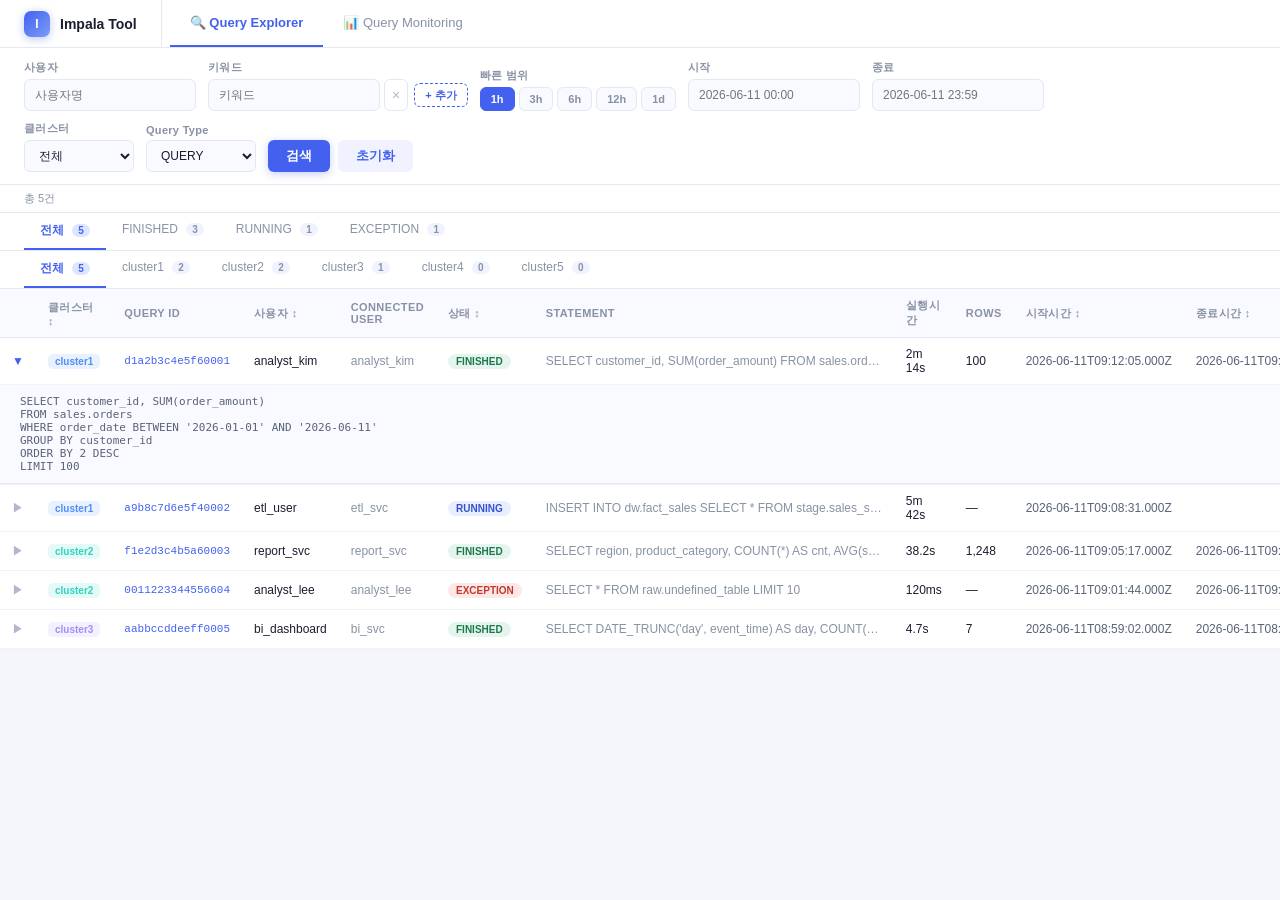
==== sample.html @ 98a9be3a "feat: UX 개선 — 프로파일 아이콘, 사이드바 레이블·표시명, 클러스터 비활성화 지원 - Explorer: 프로파일 다운로드 컬럼 헤더 추가, 버튼 텍스트 → ⬇ 아이콘 - " ====
<!DOCTYPE html>
<html lang="ko">
<head>
<meta charset="UTF-8">
<meta name="viewport" content="width=device-width, initial-scale=1.0">
<title>Impala Tool — Sample</title>
<style>
/* ── base.css ── */
* { box-sizing: border-box; margin: 0; padding: 0; }
body {
  font-family: -apple-system, 'Segoe UI', sans-serif;
  background: #f4f6fb; color: #1a1d2e; font-size: 13px;
  display: flex; flex-direction: column; height: 100vh; overflow: hidden;
}
#app-header {
  background: #fff; border-bottom: 1px solid #e5e9f2;
  padding: 0 24px; display: flex; align-items: stretch; height: 48px;
  box-shadow: 0 1px 4px rgba(60,80,150,.06); flex-shrink: 0;
}
.brand {
  display: flex; align-items: center; gap: 10px;
  padding-right: 24px; border-right: 1px solid #e5e9f2; margin-right: 8px;
}
.brand .logo {
  width: 26px; height: 26px;
  background: linear-gradient(135deg,#4361ee,#7b9ef7);
  border-radius: 7px; display: flex; align-items: center; justify-content: center;
  font-size: 12px; font-weight: 900; color: #fff;
  box-shadow: 0 2px 8px rgba(67,97,238,.35);
}
.brand span { font-size: 14px; font-weight: 700; color: #1a1d2e; }
.app-tab {
  display: flex; align-items: center; gap: 8px;
  padding: 0 20px; height: 100%; cursor: pointer; color: #8892a4;
  font-size: 13px; font-weight: 500; border-bottom: 2px solid transparent;
  transition: color .15s; user-select: none;
}
.app-tab:hover { color: #4361ee; }
.app-tab.active { color: #4361ee; border-bottom-color: #4361ee; font-weight: 600; }
.tab-content { display: none; flex: 1; overflow: hidden; flex-direction: column; }
.tab-content.active { display: flex; }
.btn { padding: 6px 18px; border: none; border-radius: 6px; cursor: pointer; font-size: 13px; font-weight: 600; height: 32px; transition: all .15s; }
.btn-primary { background: #4361ee; color: #fff; box-shadow: 0 2px 8px rgba(67,97,238,.3); }
.btn-primary:hover { background: #3451d1; }
.btn-secondary { background: #f0f3ff; color: #4361ee; }
.btn-secondary:hover { background: #e0e6ff; }
.btn:disabled { opacity: .5; cursor: not-allowed; }
.badge { display: inline-block; padding: 2px 8px; border-radius: 20px; font-size: 10px; font-weight: 700; }
.badge-finished  { background: #e6f4ef; color: #1a7a4a; }
.badge-running   { background: #e8eeff; color: #3451d1; }
.badge-exception { background: #fde8e8; color: #c0392b; }
.badge-queued    { background: #fff3e0; color: #e67e22; }
.tab-bar {
  background: #fff; border-bottom: 1px solid #e5e9f2;
  padding: 0 24px; display: flex; overflow-x: auto; flex-shrink: 0;
}
.stab {
  padding: 9px 16px; cursor: pointer; color: #8892a4; font-size: 12px; font-weight: 500;
  border-bottom: 2px solid transparent; white-space: nowrap; transition: color .15s;
}
.stab:hover { color: #4361ee; }
.stab.active { color: #4361ee; border-bottom-color: #4361ee; font-weight: 600; }
.stab .cnt {
  margin-left: 5px; background: #f0f3ff; color: #8892a4;
  font-size: 10px; padding: 1px 6px; border-radius: 10px; font-weight: 600;
}
.stab.active .cnt { background: #dde6ff; color: #4361ee; }
.tbl-wrap { overflow: auto; flex: 1; }
table { width: 100%; border-collapse: collapse; }
thead { position: sticky; top: 0; background: #f8faff; z-index: 1; }
th {
  padding: 9px 12px; text-align: left; font-size: 11px; color: #8892a4;
  text-transform: uppercase; letter-spacing: .4px; font-weight: 700;
  border-bottom: 1.5px solid #e5e9f2;
}
td { padding: 9px 12px; border-bottom: 1px solid #f0f3f9; font-size: 12px; vertical-align: middle; background: #fff; }
tr:hover td { background: #f8faff; }
.mono { font-family: 'Courier New', monospace; font-size: 11px; color: #4361ee; }
.stmt-cell { max-width: 360px; white-space: nowrap; overflow: hidden; text-overflow: ellipsis; color: #8892a4; }
.sortable { cursor: pointer; }
.sortable:hover { color: #4361ee; }

/* ── explorer.css ── */
.filters {
  background: #fff; border-bottom: 1px solid #e5e9f2;
  padding: 12px 24px; display: flex; flex-direction: column; gap: 10px;
  flex-shrink: 0; box-shadow: 0 1px 3px rgba(60,80,150,.04);
}
.filter-row { display: flex; flex-wrap: wrap; gap: 12px; align-items: flex-end; }
.fg { display: flex; flex-direction: column; gap: 4px; }
.fg label { font-size: 11px; color: #8892a4; font-weight: 600; letter-spacing: .3px; }
.fg input, .fg select {
  background: #f8faff; border: 1.5px solid #e2e8f4; color: #1a1d2e;
  padding: 6px 10px; border-radius: 6px; font-size: 12px; height: 32px; transition: border-color .15s;
}
.fg input:focus, .fg select:focus { outline: none; border-color: #4361ee; background: #fff; box-shadow: 0 0 0 3px rgba(67,97,238,.1); }
.fg input { min-width: 150px; }
.fg select { min-width: 110px; }
.presets { display: flex; gap: 4px; }
.preset-btn {
  padding: 5px 10px; border: 1.5px solid #e2e8f4; border-radius: 6px;
  background: #f8faff; color: #8892a4; font-size: 11px; cursor: pointer; font-weight: 600; transition: all .15s;
}
.preset-btn:hover { border-color: #4361ee; color: #4361ee; background: #f0f3ff; }
.preset-btn.active { background: #4361ee; color: #fff; border-color: #4361ee; }
.cond-area { display: flex; flex-wrap: wrap; gap: 6px; align-items: center; }
.cond-row { display: flex; gap: 4px; align-items: center; }
.cond-val {
  background: #f8faff; border: 1.5px solid #e2e8f4; color: #1a1d2e;
  padding: 6px 10px; border-radius: 6px; font-size: 12px; height: 32px;
}
.cond-val:focus { outline: none; border-color: #4361ee; }
.btn-add-cond {
  background: none; border: 1.5px dashed #4361ee; color: #4361ee;
  cursor: pointer; font-size: 11px; padding: 1px 10px; border-radius: 6px; height: 24px; font-weight: 600;
}
.btn-add-cond:hover { background: #f0f3ff; }
.cond-remove {
  background: none; border: 1.5px solid #e2e8f4; color: #b0b8cc;
  cursor: pointer; font-size: 14px; padding: 0 7px; border-radius: 6px; height: 32px;
}
.cond-remove:hover { color: #c0392b; border-color: #fca5a5; }
#qe-progress {
  padding: 8px 24px; background: #fffbeb; border-bottom: 1px solid #fde68a;
  color: #92400e; font-size: 12px; display: none;
}
#qe-progress.show { display: block; }
.progress-bar-outer { background: #fde68a; border-radius: 4px; height: 4px; margin-top: 4px; }
.progress-bar-inner { background: #f59e0b; height: 100%; border-radius: 4px; transition: width .3s; }
#qe-summary {
  padding: 6px 24px; background: #fff; border-bottom: 1px solid #e5e9f2;
  font-size: 11px; color: #8892a4; display: flex; align-items: center; gap: 16px;
}
.btn-dl-profile {
  background: none; border: 1.5px solid #e2e8f4; color: #8892a4;
  cursor: pointer; font-size: 14px; padding: 2px 7px; border-radius: 4px;
  line-height: 1; transition: all .15s;
}
.btn-dl-profile:hover { border-color: #4361ee; color: #4361ee; background: #f0f3ff; }
.expand-btn { cursor: pointer; color: #b0b8cc; user-select: none; }
tr.expanded .expand-btn { color: #4361ee; }
.expand-row td { padding: 0; }
.expand-content {
  padding: 10px 20px; background: #f8faff; border-bottom: 1px solid #e5e9f2;
  font-family: monospace; font-size: 11px; white-space: pre-wrap; word-break: break-all;
  color: #5a6278;
}
.ok-block  { background: #e6f4ef; color: #1a7a4a; padding: 2px 8px; border-radius: 4px; font-size: 10px; font-weight: 600; }
.err-block { background: #fde8e8; color: #c0392b; padding: 2px 8px; border-radius: 4px; font-size: 10px; font-weight: 600; }

/* ── monitor.css ── */
#qm-wrap { display: flex; flex: 1; overflow: hidden; }
#qm-sidebar {
  width: 210px; flex-shrink: 0; background: #fff;
  border-right: 1px solid #e5e9f2; display: flex; flex-direction: column;
  overflow-y: auto; box-shadow: 1px 0 4px rgba(60,80,150,.04);
}
.sb-group-title {
  padding: 12px 16px 6px; font-size: 10px; color: #b0b8cc;
  text-transform: uppercase; letter-spacing: .8px; font-weight: 700;
}
.cluster-hdr {
  padding: 6px 16px; font-size: 12px; color: #5a6278; cursor: pointer;
  display: flex; align-items: center; gap: 8px; user-select: none; font-weight: 500;
  transition: background .1s;
}
.cluster-hdr:hover { background: #f8faff; }
.cluster-dot { width: 8px; height: 8px; border-radius: 50%; flex-shrink: 0; }
.cluster-hdr .chev { margin-left: auto; font-size: 10px; color: #b0b8cc; }
.coord-item {
  padding: 5px 16px 5px 30px; font-size: 11px; color: #8892a4; cursor: pointer;
  border-left: 2px solid transparent; white-space: nowrap; overflow: hidden; text-overflow: ellipsis;
  transition: all .1s;
}
.coord-item:hover { background: #f8faff; color: #4361ee; }
.coord-item.active { background: #f0f4ff; font-weight: 600; }
#qm-infobar {
  background: #fff; border-bottom: 1px solid #e5e9f2;
  padding: 14px 24px; display: flex; align-items: center; gap: 24px; flex-shrink: 0;
  border-left: 4px solid #4361ee; box-shadow: 0 1px 4px rgba(60,80,150,.06);
}
#qm-coord-name { font-size: 15px; font-weight: 700; color: #1a1d2e; min-width: 200px; }
.ib-stat { display: flex; flex-direction: column; gap: 2px; }
.ib-stat .val { font-size: 22px; font-weight: 800; line-height: 1; }
.ib-stat .lbl { font-size: 10px; color: #b0b8cc; text-transform: uppercase; letter-spacing: .5px; font-weight: 600; }
.ib-divider { width: 1px; height: 36px; background: #e5e9f2; }
#qm-infobar .spacer { flex: 1; }
.btn-refresh {
  padding: 7px 16px; border: 1.5px solid #e2e8f4; border-radius: 7px;
  background: #f8faff; color: #5a6278; font-size: 12px; cursor: pointer; font-weight: 600; transition: all .15s;
}
.btn-refresh:hover { border-color: #4361ee; color: #4361ee; background: #f0f3ff; }
.btn-cancel-rows {
  padding: 7px 16px; border: 1.5px solid #fca5a5; border-radius: 7px;
  background: #fef2f2; color: #dc2626; font-size: 12px; cursor: pointer; font-weight: 600; transition: all .15s;
}
.btn-cancel-rows:hover { background: #fee2e2; border-color: #f87171; }
.btn-cancel-rows:disabled { opacity: .4; cursor: not-allowed; }
#qm-sections {
  flex: 1; overflow-y: auto; padding: 16px 20px;
  display: flex; flex-direction: column; gap: 12px; background: #f4f6fb;
}
.qm-section {
  background: #fff; border: 1px solid #e5e9f2; border-radius: 10px; overflow: hidden;
  box-shadow: 0 1px 4px rgba(60,80,150,.05);
}
.qm-sec-hdr {
  padding: 10px 16px; display: flex; align-items: center; gap: 10px;
  cursor: pointer; user-select: none; border-bottom: 1px solid #f0f3f9; transition: background .1s;
}
.qm-sec-hdr:hover { background: #f8faff; }
.qm-sec-title { font-size: 13px; font-weight: 700; color: #1a1d2e; }
.sec-cnt {
  background: #f0f3f9; color: #8892a4; font-size: 11px;
  padding: 2px 8px; border-radius: 12px; font-weight: 700;
}
.sec-cnt.blue   { background: #e0e8ff; color: #3451d1; }
.sec-cnt.amber  { background: #fff3e0; color: #e67e22; }
.sec-cnt.green  { background: #e8f6ef; color: #27ae60; }
.qm-sec-hdr .chev { margin-left: auto; color: #b0b8cc; font-size: 12px; transition: transform .2s; }
.qm-sec-body.collapsed { display: none; }
.qm-tbl-wrap { overflow-x: auto; }
.qm-tbl { width: 100%; border-collapse: collapse; }
.qm-tbl th {
  padding: 8px 12px; text-align: left; font-size: 10px; color: #b0b8cc;
  text-transform: uppercase; letter-spacing: .4px; font-weight: 700;
  border-bottom: 1px solid #f0f3f9; background: #fafbfe;
}
.qm-tbl td { padding: 8px 12px; border-bottom: 1px solid #f4f6fb; font-size: 12px; vertical-align: middle; }
.qm-tbl tr:hover td { background: #f8faff; }
.qm-tbl tr:last-child td { border-bottom: none; }
.prog-wrap { background: #e5e9f2; border-radius: 4px; height: 5px; width: 64px; display: inline-block; vertical-align: middle; margin-right: 6px; }
.prog-fill { height: 100%; background: linear-gradient(90deg,#4361ee,#7b9ef7); border-radius: 4px; }
.btn-cancel {
  background: none; border: 1.5px solid #fca5a5; color: #dc2626;
  font-size: 10px; padding: 3px 9px; border-radius: 5px; cursor: pointer; font-weight: 600; transition: all .15s;
}
.btn-cancel:hover { background: #fef2f2; }
.btn-cancel:disabled { opacity: .5; cursor: not-allowed; }
.badge-sm { padding: 2px 8px; border-radius: 12px; font-size: 10px; font-weight: 700; }
.badge-running-sm   { background: #e8eeff; color: #3451d1; }
.badge-finished-sm  { background: #e6f4ef; color: #1a7a4a; }
.badge-exception-sm { background: #fde8e8; color: #c0392b; }
.badge-waiting-sm   { background: #fff3e0; color: #e67e22; }
#toast {
  position: fixed; bottom: 24px; right: 24px;
  background: #fff; border: 1.5px solid #86efac; color: #15803d;
  padding: 11px 20px; border-radius: 9px; font-size: 12px; font-weight: 600;
  box-shadow: 0 8px 24px rgba(60,80,150,.15); display: none; z-index: 9999;
}
#toast.show { display: block; }
#toast.err { border-color: #fca5a5; color: #dc2626; }
</style>
</head>
<body>

<!-- ── 앱 헤더 ── -->
<div id="app-header">
  <div class="brand">
    <div class="logo">I</div>
    <span>Impala Tool</span>
  </div>
  <div class="app-tab active" id="tab-explorer" onclick="switchTab('explorer')">
    🔍 Query Explorer
  </div>
  <div class="app-tab" id="tab-monitor" onclick="switchTab('monitor')">
    📊 Query Monitoring
  </div>
</div>

<!-- ══════════════════════════════════════
     Query Explorer 탭
══════════════════════════════════════ -->
<div class="tab-content active" id="content-explorer">

  <div class="filters">
    <div class="filter-row">
      <div class="fg">
        <label>사용자</label>
        <input type="text" id="qe-user" placeholder="사용자명" style="min-width:140px">
      </div>
      <div class="fg">
        <label>키워드</label>
        <div style="display:flex;flex-wrap:wrap;gap:6px;align-items:center">
          <div class="cond-area" id="qe-conds">
            <div class="cond-row">
              <input class="cond-val" type="text" placeholder="키워드" style="min-width:140px">
              <button class="cond-remove" onclick="this.closest('.cond-row').remove()" title="제거">×</button>
            </div>
          </div>
          <button class="btn-add-cond" id="qe-add-cond">+ 추가</button>
        </div>
      </div>
      <div class="fg">
        <label>빠른 범위</label>
        <div class="presets" id="qe-presets">
          <button class="preset-btn active" data-h="1">1h</button>
          <button class="preset-btn" data-h="3">3h</button>
          <button class="preset-btn" data-h="6">6h</button>
          <button class="preset-btn" data-h="12">12h</button>
          <button class="preset-btn" data-h="24">1d</button>
        </div>
      </div>
      <div class="fg">
        <label>시작</label>
        <input type="text" id="qe-from" placeholder="2026-06-11 00:00" style="min-width:172px">
      </div>
      <div class="fg">
        <label>종료</label>
        <input type="text" id="qe-to" placeholder="2026-06-11 23:59" style="min-width:172px">
      </div>
    </div>
    <div class="filter-row">
      <div class="fg">
        <label>클러스터</label>
        <select id="qe-cluster-select">
          <option value="">전체</option>
          <option value="cluster1">cluster1</option>
          <option value="cluster2">cluster2</option>
          <option value="cluster3">cluster3</option>
          <option value="cluster4">cluster4</option>
          <option value="cluster5">cluster5</option>
        </select>
      </div>
      <div class="fg">
        <label>Query Type</label>
        <select id="qe-qtype">
          <option value="">전체</option>
          <option value="QUERY" selected>QUERY</option>
          <option value="DDL">DDL</option>
          <option value="SET">SET</option>
          <option value="N/A">N/A</option>
        </select>
      </div>
      <div style="display:flex;align-items:flex-end;gap:8px">
        <button class="btn btn-primary" id="qe-search-btn">검색</button>
        <button class="btn btn-secondary" id="qe-reset-btn">초기화</button>
        <button class="btn btn-secondary" id="qe-stop-btn" style="display:none;background:#fde8e8;color:#c0392b">중지</button>
      </div>
    </div>
  </div>

  <div id="qe-progress">
    <span id="qe-progress-text">검색 중…</span>
    <div class="progress-bar-outer"><div class="progress-bar-inner" id="qe-progress-bar" style="width:0%"></div></div>
  </div>

  <div id="qe-summary">
    <span id="qe-summary-text">총 5건</span>
  </div>

  <!-- 상태 탭 -->
  <div class="tab-bar" id="qe-state-tabs">
    <div class="stab active" data-state="" onclick="qeSelectState(this)">전체 <span class="cnt" id="cnt-all">5</span></div>
    <div class="stab" data-state="FINISHED" onclick="qeSelectState(this)">FINISHED <span class="cnt" id="cnt-finished">3</span></div>
    <div class="stab" data-state="RUNNING" onclick="qeSelectState(this)">RUNNING <span class="cnt" id="cnt-running">1</span></div>
    <div class="stab" data-state="EXCEPTION" onclick="qeSelectState(this)">EXCEPTION <span class="cnt" id="cnt-exception">1</span></div>
    <div style="flex:1"></div>
  </div>

  <!-- 클러스터 탭 -->
  <div class="tab-bar" id="qe-cluster-tabs">
    <div class="stab active" data-cluster="" onclick="qeSelectCluster(this)">전체 <span class="cnt">5</span></div>
    <div class="stab" data-cluster="cluster1" onclick="qeSelectCluster(this)">cluster1 <span class="cnt">2</span></div>
    <div class="stab" data-cluster="cluster2" onclick="qeSelectCluster(this)">cluster2 <span class="cnt">2</span></div>
    <div class="stab" data-cluster="cluster3" onclick="qeSelectCluster(this)">cluster3 <span class="cnt">1</span></div>
    <div class="stab" data-cluster="cluster4" onclick="qeSelectCluster(this)">cluster4 <span class="cnt">0</span></div>
    <div class="stab" data-cluster="cluster5" onclick="qeSelectCluster(this)">cluster5 <span class="cnt">0</span></div>
  </div>

  <div class="tbl-wrap">
    <table id="qe-table">
      <thead>
        <tr>
          <th style="width:28px"></th>
          <th class="sortable" data-col="_cluster">클러스터 ↕</th>
          <th>Query ID</th>
          <th class="sortable" data-col="user">사용자 ↕</th>
          <th>Connected User</th>
          <th class="sortable" data-col="queryState">상태 ↕</th>
          <th>Statement</th>
          <th>실행시간</th>
          <th>Rows</th>
          <th class="sortable" data-col="startTime">시작시간 ↕</th>
          <th class="sortable" data-col="endTime">종료시간 ↕</th>
          <th>queryStatus</th>
          <th>프로파일</th>
        </tr>
      </thead>
      <tbody id="qe-tbody">
        <!-- Row 1: expanded -->
        <tr class="expanded">
          <td class="expand-btn" onclick="qeToggleRow('q001')">▼</td>
          <td><span style="background:rgba(79,142,247,0.12);color:#4f8ef7;padding:2px 7px;border-radius:5px;font-size:10px;font-weight:700">cluster1</span></td>
          <td class="mono">d1a2b3c4e5f60001</td>
          <td style="font-weight:500">analyst_kim</td>
          <td style="color:#8892a4">analyst_kim</td>
          <td><span class="badge badge-finished">FINISHED</span></td>
          <td class="stmt-cell" title="SELECT customer_id, SUM(order_amount) FROM sales.orders WHERE order_date BETWEEN '2026-01-01' AND '2026-06-11' GROUP BY customer_id ORDER BY 2 DESC LIMIT 100">SELECT customer_id, SUM(order_amount) FROM sales.orders WHERE order_date BETWEEN '2026-01-01' AND '2026-06-11' GROUP BY customer_id ORDER BY 2 DESC LIMIT 100</td>
          <td>2m 14s</td>
          <td>100</td>
          <td style="white-space:nowrap;color:#5a6278">2026-06-11T09:12:05.000Z</td>
          <td style="white-space:nowrap;color:#5a6278">2026-06-11T09:14:19.000Z</td>
          <td><span class="ok-block">OK</span></td>
          <td><button class="btn-dl-profile" title="프로파일 다운로드">⬇</button></td>
        </tr>
        <tr class="expand-row">
          <td colspan="13"><div class="expand-content">SELECT customer_id, SUM(order_amount)
FROM sales.orders
WHERE order_date BETWEEN '2026-01-01' AND '2026-06-11'
GROUP BY customer_id
ORDER BY 2 DESC
LIMIT 100</div></td>
        </tr>

        <!-- Row 2 -->
        <tr>
          <td class="expand-btn" onclick="qeToggleRow('q002')">▶</td>
          <td><span style="background:rgba(79,142,247,0.12);color:#4f8ef7;padding:2px 7px;border-radius:5px;font-size:10px;font-weight:700">cluster1</span></td>
          <td class="mono">a9b8c7d6e5f40002</td>
          <td style="font-weight:500">etl_user</td>
          <td style="color:#8892a4">etl_svc</td>
          <td><span class="badge badge-running">RUNNING</span></td>
          <td class="stmt-cell" title="INSERT INTO dw.fact_sales SELECT * FROM stage.sales_staging WHERE batch_id = 20260611">INSERT INTO dw.fact_sales SELECT * FROM stage.sales_staging WHERE batch_id = 20260611</td>
          <td>5m 42s</td>
          <td>—</td>
          <td style="white-space:nowrap;color:#5a6278">2026-06-11T09:08:31.000Z</td>
          <td style="white-space:nowrap;color:#5a6278"></td>
          <td><span class="ok-block">OK</span></td>
          <td><button class="btn-dl-profile" title="프로파일 다운로드">⬇</button></td>
        </tr>

        <!-- Row 3 -->
        <tr>
          <td class="expand-btn" onclick="qeToggleRow('q003')">▶</td>
          <td><span style="background:rgba(45,212,191,0.12);color:#2dd4bf;padding:2px 7px;border-radius:5px;font-size:10px;font-weight:700">cluster2</span></td>
          <td class="mono">f1e2d3c4b5a60003</td>
          <td style="font-weight:500">report_svc</td>
          <td style="color:#8892a4">report_svc</td>
          <td><span class="badge badge-finished">FINISHED</span></td>
          <td class="stmt-cell" title="SELECT region, product_category, COUNT(*) AS cnt, AVG(sale_price) FROM mart.sales_summary GROUP BY 1,2">SELECT region, product_category, COUNT(*) AS cnt, AVG(sale_price) FROM mart.sales_summary GROUP BY 1,2</td>
          <td>38.2s</td>
          <td>1,248</td>
          <td style="white-space:nowrap;color:#5a6278">2026-06-11T09:05:17.000Z</td>
          <td style="white-space:nowrap;color:#5a6278">2026-06-11T09:05:55.000Z</td>
          <td><span class="ok-block">OK</span></td>
          <td><button class="btn-dl-profile" title="프로파일 다운로드">⬇</button></td>
        </tr>

        <!-- Row 4: EXCEPTION -->
        <tr>
          <td class="expand-btn" onclick="qeToggleRow('q004')">▶</td>
          <td><span style="background:rgba(45,212,191,0.12);color:#2dd4bf;padding:2px 7px;border-radius:5px;font-size:10px;font-weight:700">cluster2</span></td>
          <td class="mono">0011223344556604</td>
          <td style="font-weight:500">analyst_lee</td>
          <td style="color:#8892a4">analyst_lee</td>
          <td><span class="badge badge-exception">EXCEPTION</span></td>
          <td class="stmt-cell" title="SELECT * FROM raw.undefined_table LIMIT 10">SELECT * FROM raw.undefined_table LIMIT 10</td>
          <td>120ms</td>
          <td>—</td>
          <td style="white-space:nowrap;color:#5a6278">2026-06-11T09:01:44.000Z</td>
          <td style="white-space:nowrap;color:#5a6278">2026-06-11T09:01:44.000Z</td>
          <td><span class="err-block">TableNotFound</span></td>
          <td><button class="btn-dl-profile" title="프로파일 다운로드">⬇</button></td>
        </tr>

        <!-- Row 5 -->
        <tr>
          <td class="expand-btn" onclick="qeToggleRow('q005')">▶</td>
          <td><span style="background:rgba(167,139,250,0.12);color:#a78bfa;padding:2px 7px;border-radius:5px;font-size:10px;font-weight:700">cluster3</span></td>
          <td class="mono">aabbccddeeff0005</td>
          <td style="font-weight:500">bi_dashboard</td>
          <td style="color:#8892a4">bi_svc</td>
          <td><span class="badge badge-finished">FINISHED</span></td>
          <td class="stmt-cell" title="SELECT DATE_TRUNC('day', event_time) AS day, COUNT(*) FROM events.user_events WHERE event_time >= now() - interval 7 days GROUP BY 1 ORDER BY 1">SELECT DATE_TRUNC('day', event_time) AS day, COUNT(*) FROM events.user_events WHERE event_time >= now() - interval 7 days GROUP BY 1 ORDER BY 1</td>
          <td>4.7s</td>
          <td>7</td>
          <td style="white-space:nowrap;color:#5a6278">2026-06-11T08:59:02.000Z</td>
          <td style="white-space:nowrap;color:#5a6278">2026-06-11T08:59:07.000Z</td>
          <td><span class="ok-block">OK</span></td>
          <td><button class="btn-dl-profile" title="프로파일 다운로드">⬇</button></td>
        </tr>
      </tbody>
    </table>
  </div>

</div><!-- /content-explorer -->

<!-- ══════════════════════════════════════
     Query Monitoring 탭
══════════════════════════════════════ -->
<div class="tab-content" id="content-monitor">
  <div id="qm-wrap">

    <!-- 사이드바 -->
    <div id="qm-sidebar">
      <div class="sb-group-title">운영 코디네이터</div>
      <div id="sb-ops">
        <div class="cluster-hdr">
          <span class="cluster-dot" style="background:#4f8ef7"></span>
          cluster1
          <span class="chev">▾</span>
        </div>
        <div class="coord-item active">ops-coord1</div>
        <div class="coord-item">ops-coord2</div>
        <div class="cluster-hdr">
          <span class="cluster-dot" style="background:#2dd4bf"></span>
          cluster2
          <span class="chev">▾</span>
        </div>
        <div class="coord-item">ops-coord1</div>
        <div class="cluster-hdr">
          <span class="cluster-dot" style="background:#a78bfa"></span>
          cluster3
          <span class="chev">▾</span>
        </div>
        <div class="coord-item">ops-coord1</div>
        <div class="cluster-hdr">
          <span class="cluster-dot" style="background:#fb923c"></span>
          cluster4
          <span class="chev">▾</span>
        </div>
        <div class="coord-item">ops-coord1</div>
        <div class="cluster-hdr">
          <span class="cluster-dot" style="background:#f472b6"></span>
          cluster5
          <span class="chev">▾</span>
        </div>
        <div class="coord-item">ops-coord1</div>
      </div>
      <div class="sb-group-title" style="margin-top:8px">유저 코디네이터</div>
      <div id="sb-user">
        <div class="cluster-hdr">
          <span class="cluster-dot" style="background:#4f8ef7"></span>
          cluster1
          <span class="chev">▾</span>
        </div>
        <div class="coord-item">user-coord1</div>
        <div class="coord-item">user-coord2</div>
        <div class="coord-item">user-coord3</div>
        <div class="cluster-hdr">
          <span class="cluster-dot" style="background:#2dd4bf"></span>
          cluster2
          <span class="chev">▾</span>
        </div>
        <div class="coord-item">user-coord1</div>
        <div class="coord-item">user-coord2</div>
      </div>
    </div>

    <!-- 메인 패널 -->
    <div id="qm-main" style="flex:1;display:flex;flex-direction:column;overflow:hidden;">

      <!-- Info Bar -->
      <div id="qm-infobar">
        <div id="qm-coord-name">ops-coord1</div>
        <div class="ib-divider"></div>
        <div class="ib-stat">
          <div class="val" id="ib-inflight" style="color:#4361ee">3</div>
          <div class="lbl">In Flight</div>
        </div>
        <div class="ib-stat">
          <div class="val" id="ib-waiting" style="color:#e67e22">1</div>
          <div class="lbl">Waiting to Close</div>
        </div>
        <div class="ib-stat">
          <div class="val" id="ib-completed" style="color:#27ae60">12</div>
          <div class="lbl">Last Completed</div>
        </div>
        <div class="spacer"></div>
        <button class="btn-refresh">↻ 새로고침</button>
        <button class="btn-cancel-rows">Rows Available 전체 취소</button>
      </div>

      <!-- 3섹션 -->
      <div id="qm-sections">

        <!-- In Flight -->
        <div class="qm-section">
          <div class="qm-sec-hdr" onclick="toggleSec(this)">
            <span class="qm-sec-title">① Queries In Flight</span>
            <span class="sec-cnt blue">3</span>
            <span class="chev">▾</span>
          </div>
          <div class="qm-sec-body">
            <div class="qm-tbl-wrap">
              <table class="qm-tbl">
                <thead><tr>
                  <th>Query ID</th><th>Cancel</th><th>User</th><th>DB</th><th>Type</th>
                  <th>State</th><th>Progress</th><th>Start</th><th>Duration</th>
                  <th>Rows</th><th>Mem</th><th>Last Event</th><th>Pool</th><th>Statement</th>
                </tr></thead>
                <tbody>
                  <tr>
                    <td class="mono">7f3a1b2c9d0e8f01</td>
                    <td><button class="btn-cancel">취소</button></td>
                    <td>etl_user</td>
                    <td>dw</td>
                    <td>DML</td>
                    <td><span class="badge-sm badge-running-sm">RUNNING</span></td>
                    <td>
                      <span class="prog-wrap"><span class="prog-fill" style="width:72%"></span></span>
                      72%
                    </td>
                    <td style="white-space:nowrap">09:08:31</td>
                    <td>6m 12s</td>
                    <td>—</td>
                    <td>1.2 GB</td>
                    <td>Scanner Threads Waiting</td>
                    <td>root.etl</td>
                    <td class="stmt-cell">INSERT INTO dw.fact_sales SELECT * FROM stage.sales_staging WHERE batch_id = 20260611</td>
                  </tr>
                  <tr>
                    <td class="mono">2e4d6c8b0a2e4d02</td>
                    <td><button class="btn-cancel">취소</button></td>
                    <td>analyst_park</td>
                    <td>mart</td>
                    <td>QUERY</td>
                    <td><span class="badge-sm badge-running-sm">RUNNING</span></td>
                    <td>
                      <span class="prog-wrap"><span class="prog-fill" style="width:38%"></span></span>
                      38%
                    </td>
                    <td style="white-space:nowrap">09:13:05</td>
                    <td>1m 38s</td>
                    <td>—</td>
                    <td>456 MB</td>
                    <td>Waiting for Codegen</td>
                    <td>root.users</td>
                    <td class="stmt-cell">SELECT p.product_name, SUM(s.qty) FROM mart.sales s JOIN mart.products p ON s.product_id = p.id GROUP BY 1</td>
                  </tr>
                  <tr>
                    <td class="mono">9c8b7a6f5e4d3c03</td>
                    <td><button class="btn-cancel">취소</button></td>
                    <td>bi_dashboard</td>
                    <td>events</td>
                    <td>QUERY</td>
                    <td><span class="badge-sm badge-running-sm">RUNNING</span></td>
                    <td>
                      <span class="prog-wrap"><span class="prog-fill" style="width:100%"></span></span>
                      100%
                    </td>
                    <td style="white-space:nowrap">09:14:02</td>
                    <td>41s</td>
                    <td>0</td>
                    <td>88 MB</td>
                    <td>Rows available</td>
                    <td>root.users</td>
                    <td class="stmt-cell">SELECT * FROM events.user_events WHERE event_date = today() LIMIT 50000</td>
                  </tr>
                </tbody>
              </table>
            </div>
          </div>
        </div>

        <!-- Waiting to be Closed -->
        <div class="qm-section">
          <div class="qm-sec-hdr" onclick="toggleSec(this)">
            <span class="qm-sec-title">② Waiting to be Closed</span>
            <span class="sec-cnt amber">1</span>
            <span class="chev">▾</span>
          </div>
          <div class="qm-sec-body">
            <div class="qm-tbl-wrap">
              <table class="qm-tbl">
                <thead><tr>
                  <th>Query ID</th><th>Cancel</th><th>User</th><th>DB</th><th>Type</th>
                  <th>State</th><th>Waiting Time</th><th>Start</th><th>End</th>
                  <th>Duration</th><th>Rows</th><th>Mem</th><th>Statement</th>
                </tr></thead>
                <tbody>
                  <tr>
                    <td class="mono">aabb1122ccdd0401</td>
                    <td><button class="btn-cancel">취소</button></td>
                    <td>analyst_choi</td>
                    <td>raw</td>
                    <td>QUERY</td>
                    <td><span class="badge-sm badge-waiting-sm">WAITING</span></td>
                    <td style="color:#e67e22;font-weight:600">3m 12s</td>
                    <td style="white-space:nowrap">09:09:44</td>
                    <td style="white-space:nowrap">09:10:51</td>
                    <td>1m 7s</td>
                    <td>54,321</td>
                    <td>210 MB</td>
                    <td class="stmt-cell">SELECT * FROM raw.access_log WHERE log_date = '2026-06-10' LIMIT 100000</td>
                  </tr>
                </tbody>
              </table>
            </div>
          </div>
        </div>

        <!-- Last Completed -->
        <div class="qm-section">
          <div class="qm-sec-hdr" onclick="toggleSec(this)">
            <span class="qm-sec-title">③ Last Completed Queries</span>
            <span class="sec-cnt green">12</span>
            <span class="chev">▾</span>
          </div>
          <div class="qm-sec-body">
            <div class="qm-tbl-wrap">
              <table class="qm-tbl">
                <thead><tr>
                  <th>Query ID</th><th>User</th><th>DB</th><th>Type</th><th>State</th>
                  <th>Start</th><th>End</th><th>Duration</th><th>Queued</th>
                  <th>Rows</th><th>Bytes Read</th><th>Mem Peak</th><th>Pool</th><th>Statement</th>
                </tr></thead>
                <tbody>
                  <tr>
                    <td class="mono">d1a2b3c4e5f60001</td>
                    <td>analyst_kim</td>
                    <td>sales</td>
                    <td>QUERY</td>
                    <td><span class="badge-sm badge-finished-sm">FINISHED</span></td>
                    <td style="white-space:nowrap">09:12:05</td>
                    <td style="white-space:nowrap">09:14:19</td>
                    <td>2m 14s</td>
                    <td>0ms</td>
                    <td>100</td>
                    <td>2.3 GB</td>
                    <td>512 MB</td>
                    <td>root.users</td>
                    <td class="stmt-cell">SELECT customer_id, SUM(order_amount) FROM sales.orders GROUP BY 1 ORDER BY 2 DESC LIMIT 100</td>
                  </tr>
                  <tr>
                    <td class="mono">f1e2d3c4b5a60003</td>
                    <td>report_svc</td>
                    <td>mart</td>
                    <td>QUERY</td>
                    <td><span class="badge-sm badge-finished-sm">FINISHED</span></td>
                    <td style="white-space:nowrap">09:05:17</td>
                    <td style="white-space:nowrap">09:05:55</td>
                    <td>38.2s</td>
                    <td>0ms</td>
                    <td>1,248</td>
                    <td>780 MB</td>
                    <td>128 MB</td>
                    <td>root.users</td>
                    <td class="stmt-cell">SELECT region, product_category, COUNT(*), AVG(sale_price) FROM mart.sales_summary GROUP BY 1,2</td>
                  </tr>
                  <tr>
                    <td class="mono">0011223344556604</td>
                    <td>analyst_lee</td>
                    <td>raw</td>
                    <td>QUERY</td>
                    <td><span class="badge-sm badge-exception-sm">EXCEPTION</span></td>
                    <td style="white-space:nowrap">09:01:44</td>
                    <td style="white-space:nowrap">09:01:44</td>
                    <td>120ms</td>
                    <td>—</td>
                    <td>—</td>
                    <td>0 B</td>
                    <td>0 B</td>
                    <td>root.users</td>
                    <td class="stmt-cell">SELECT * FROM raw.undefined_table LIMIT 10</td>
                  </tr>
                </tbody>
              </table>
            </div>
          </div>
        </div>

      </div><!-- /qm-sections -->
    </div>
  </div>
</div><!-- /content-monitor -->

<!-- 토스트 -->
<div id="toast"></div>

<script>
/* ── common.js ── */
const $ = (id) => document.getElementById(id);

function switchTab(id) {
  document.querySelectorAll('.app-tab').forEach(t => t.classList.remove('active'));
  document.querySelectorAll('.tab-content').forEach(c => c.classList.remove('active'));
  $('tab-' + id).classList.add('active');
  $('content-' + id).classList.add('active');
}

let _toastTimer = null;
function showToast(msg, isErr = false) {
  const t = $('toast');
  t.textContent = msg;
  t.className = 'show' + (isErr ? ' err' : '');
  clearTimeout(_toastTimer);
  _toastTimer = setTimeout(() => { t.className = ''; }, 3500);
}

function esc(s) {
  return String(s ?? '')
    .replace(/&/g, '&amp;')
    .replace(/</g, '&lt;')
    .replace(/>/g, '&gt;')
    .replace(/"/g, '&quot;');
}

const _CLUSTER_COLOR = new Map([
  ['cluster1', '#4f8ef7'],
  ['cluster2', '#2dd4bf'],
  ['cluster3', '#a78bfa'],
  ['cluster4', '#fb923c'],
  ['cluster5', '#f472b6'],
]);

function _hexToRgba(hex, alpha) {
  const [r, g, b] = hex.replace('#', '').match(/../g).map(h => parseInt(h, 16));
  return `rgba(${r},${g},${b},${alpha})`;
}
function _clFg(id)  { return _CLUSTER_COLOR.get(id) || '#4361ee'; }
function _clBg(id)  { return _hexToRgba(_clFg(id), 0.12); }

const _STATE_BADGE_CLS = {
  FINISHED: 'badge-finished', RUNNING: 'badge-running',
  EXCEPTION: 'badge-exception', QUEUED: 'badge-queued',
};

/* ── Explorer: 상태/클러스터 탭 필터 ── */
let _activeState = '', _activeCluster = '';

function qeSelectState(el) {
  document.querySelectorAll('#qe-state-tabs .stab').forEach(t => t.classList.remove('active'));
  el.classList.add('active');
  _activeState = el.dataset.state;
  showToast('상태 필터: ' + (el.dataset.state || '전체'));
}

function qeSelectCluster(el) {
  document.querySelectorAll('#qe-cluster-tabs .stab').forEach(t => t.classList.remove('active'));
  el.classList.add('active');
  _activeCluster = el.dataset.cluster;
  showToast('클러스터 필터: ' + (el.dataset.cluster || '전체'));
}

function qeToggleRow(queryId) {
  showToast('행 토글: ' + queryId);
}

/* ── Explorer: 빠른 범위 ── */
document.querySelectorAll('.preset-btn').forEach(btn => {
  btn.onclick = () => {
    document.querySelectorAll('.preset-btn').forEach(b => b.classList.remove('active'));
    btn.classList.add('active');
  };
});

/* ── Monitor: 섹션 접기/펼치기 ── */
function toggleSec(hdr) {
  const body = hdr.nextElementSibling;
  body.classList.toggle('collapsed');
  hdr.querySelector('.chev').textContent = body.classList.contains('collapsed') ? '▸' : '▾';
}

/* ── Monitor: 사이드바 코디네이터 선택 ── */
document.querySelectorAll('.coord-item').forEach(item => {
  item.onclick = () => {
    document.querySelectorAll('.coord-item').forEach(i => i.classList.remove('active'));
    item.classList.add('active');
    $('qm-coord-name').textContent = item.textContent.trim();
    showToast(item.textContent.trim() + ' 선택됨');
  };
});

/* ── Monitor: 취소 버튼 ── */
document.querySelectorAll('.btn-cancel').forEach(btn => {
  btn.onclick = () => showToast('(샘플) 취소 요청 전송됨', false);
});

/* ── Explorer: 검색/초기화 버튼 ── */
$('qe-search-btn').onclick = () => showToast('(샘플) 검색 — 백엔드 없음');
$('qe-reset-btn').onclick  = () => showToast('(샘플) 초기화');
$('qe-add-cond').onclick = () => {
  const area = $('qe-conds');
  const row  = document.createElement('div');
  row.className = 'cond-row';
  row.innerHTML = `
    <input class="cond-val" type="text" placeholder="키워드" style="min-width:140px">
    <button class="cond-remove" onclick="this.closest('.cond-row').remove()" title="제거">×</button>`;
  area.appendChild(row);
};

/* ── Explorer: 프로파일 다운로드 ── */
document.querySelectorAll('.btn-dl-profile').forEach(btn => {
  btn.onclick = () => showToast('(샘플) 프로파일 다운로드 — 백엔드 없음');
});
</script>
</body>
</html>
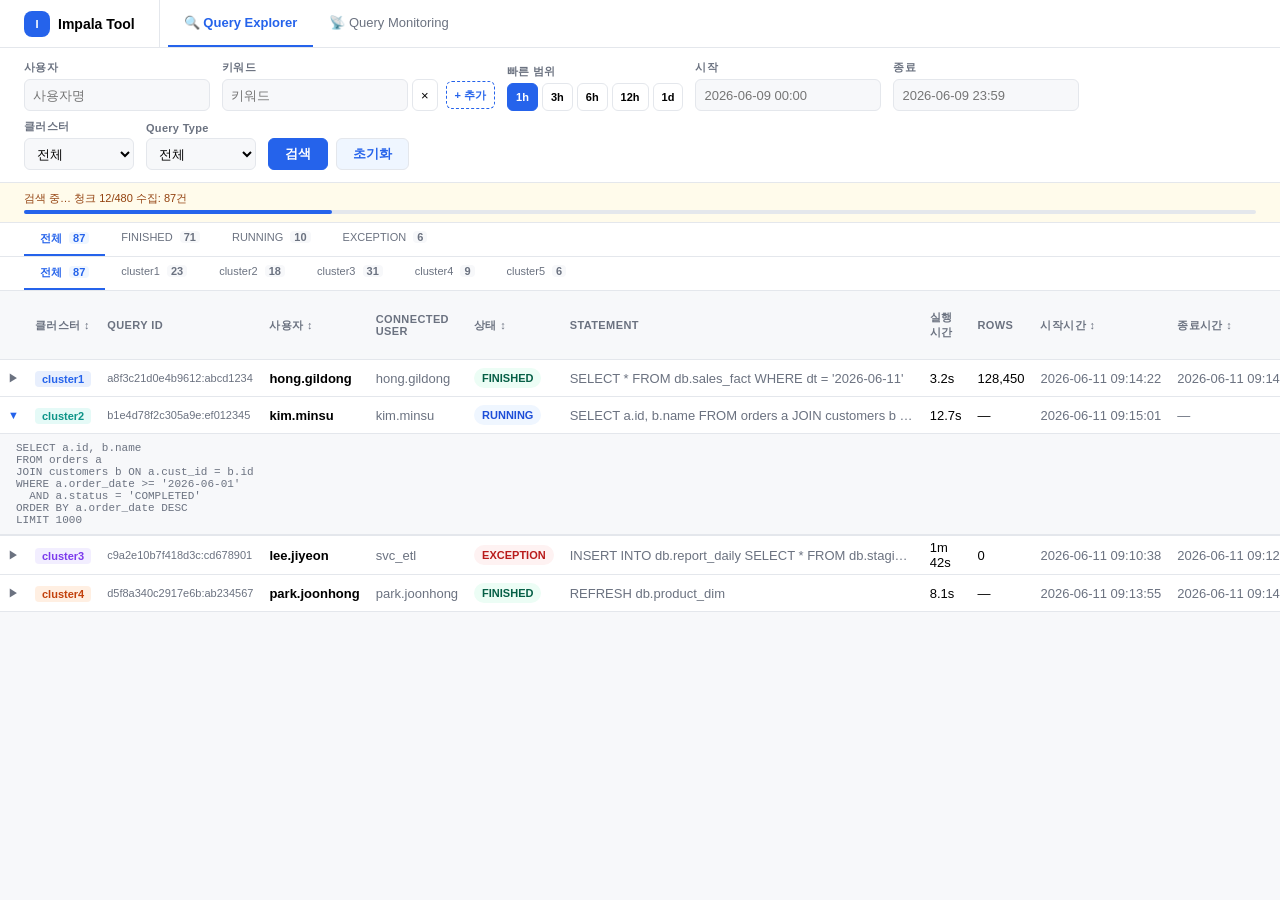
==== commit acb77d43: "style: UI 디자인 시스템 재설계 및 코드 품질 개선 - CSS 전면 재작성: Clean Slate 디자인 토큰 적용 (base/explorer/monitor) - 폰트: I" ====
--- a/sample.html
+++ b/sample.html
@@ -5,251 +5,360 @@
 <meta name="viewport" content="width=device-width, initial-scale=1.0">
 <title>Impala Tool — Sample</title>
 <style>
-/* ── base.css ── */
+
+/* ══ TOKENS ══════════════════════════════════ */
+:root {
+  --c-bg:       #F7F8FA;
+  --c-surface:  #FFFFFF;
+  --c-border:   #E4E7EC;
+  --c-text:     #000000;
+  --c-muted:    #6B7280;
+  --c-accent:   #2563EB;
+  --c-accent-bg:#EFF6FF;
+
+  --c-finished-bg:   #ECFDF5;  --c-finished-text: #065F46;
+  --c-running-bg:    #EFF6FF;  --c-running-text:  #1D4ED8;
+  --c-exception-bg:  #FEF2F2;  --c-exception-text:#B91C1C;
+  --c-queued-bg:     #FFFBEB;  --c-queued-text:   #92400E;
+
+  --font-base:   13px;
+  --font-sm:     11px;
+  --font-header: 14px;
+  --fw-normal:   400;
+  --fw-semi:     600;
+
+  --sp-1: 4px;
+  --sp-2: 8px;
+  --sp-3: 12px;
+  --sp-4: 16px;
+  --sp-5: 24px;
+
+  --radius-sm: 4px;
+  --radius-md: 6px;
+  --radius-lg: 8px;
+  --btn-h-sm:  28px;
+  --btn-h-md:  32px;
+  --input-h:   32px;
+}
+
+/* ══ RESET ═══════════════════════════════════ */
 * { box-sizing: border-box; margin: 0; padding: 0; }
+
 body {
-  font-family: -apple-system, 'Segoe UI', sans-serif;
-  background: #f4f6fb; color: #1a1d2e; font-size: 13px;
-  display: flex; flex-direction: column; height: 100vh; overflow: hidden;
-}
+  font-family: 'Malgun Gothic', '맑은 고딕', 'Segoe UI', sans-serif;
+  background: var(--c-bg);
+  color: var(--c-text);
+  font-size: var(--font-base);
+  font-weight: var(--fw-normal);
+  display: flex;
+  flex-direction: column;
+  height: 100vh;
+  overflow: hidden;
+}
+
+/* ══ APP HEADER ══════════════════════════════ */
 #app-header {
-  background: #fff; border-bottom: 1px solid #e5e9f2;
-  padding: 0 24px; display: flex; align-items: stretch; height: 48px;
-  box-shadow: 0 1px 4px rgba(60,80,150,.06); flex-shrink: 0;
+  background: var(--c-surface);
+  border-bottom: 1px solid var(--c-border);
+  padding: 0 var(--sp-5);
+  display: flex;
+  align-items: stretch;
+  height: 48px;
+  box-shadow: 0 1px 3px rgba(0,0,0,.05);
+  flex-shrink: 0;
 }
 .brand {
-  display: flex; align-items: center; gap: 10px;
-  padding-right: 24px; border-right: 1px solid #e5e9f2; margin-right: 8px;
+  display: flex; align-items: center; gap: var(--sp-2);
+  padding-right: var(--sp-5); border-right: 1px solid var(--c-border); margin-right: var(--sp-2);
 }
 .brand .logo {
-  width: 26px; height: 26px;
-  background: linear-gradient(135deg,#4361ee,#7b9ef7);
-  border-radius: 7px; display: flex; align-items: center; justify-content: center;
-  font-size: 12px; font-weight: 900; color: #fff;
-  box-shadow: 0 2px 8px rgba(67,97,238,.35);
-}
-.brand span { font-size: 14px; font-weight: 700; color: #1a1d2e; }
+  width: 26px; height: 26px; background: var(--c-accent);
+  border-radius: var(--radius-lg); display: flex; align-items: center; justify-content: center;
+  font-size: var(--font-sm); font-weight: 900; color: var(--c-surface);
+}
+.brand span { font-size: var(--font-header); font-weight: var(--fw-semi); color: var(--c-text); }
+
 .app-tab {
-  display: flex; align-items: center; gap: 8px;
-  padding: 0 20px; height: 100%; cursor: pointer; color: #8892a4;
-  font-size: 13px; font-weight: 500; border-bottom: 2px solid transparent;
-  transition: color .15s; user-select: none;
-}
-.app-tab:hover { color: #4361ee; }
-.app-tab.active { color: #4361ee; border-bottom-color: #4361ee; font-weight: 600; }
+  display: flex; align-items: center; gap: var(--sp-2);
+  padding: 0 var(--sp-4); height: 100%; cursor: pointer;
+  color: var(--c-muted); font-size: var(--font-base); font-weight: var(--fw-normal);
+  border-bottom: 2px solid transparent; transition: color .15s; user-select: none;
+}
+.app-tab:hover { color: var(--c-accent); }
+.app-tab.active { color: var(--c-accent); border-bottom-color: var(--c-accent); font-weight: var(--fw-semi); }
+
 .tab-content { display: none; flex: 1; overflow: hidden; flex-direction: column; }
 .tab-content.active { display: flex; }
-.btn { padding: 6px 18px; border: none; border-radius: 6px; cursor: pointer; font-size: 13px; font-weight: 600; height: 32px; transition: all .15s; }
-.btn-primary { background: #4361ee; color: #fff; box-shadow: 0 2px 8px rgba(67,97,238,.3); }
-.btn-primary:hover { background: #3451d1; }
-.btn-secondary { background: #f0f3ff; color: #4361ee; }
-.btn-secondary:hover { background: #e0e6ff; }
-.btn:disabled { opacity: .5; cursor: not-allowed; }
-.badge { display: inline-block; padding: 2px 8px; border-radius: 20px; font-size: 10px; font-weight: 700; }
-.badge-finished  { background: #e6f4ef; color: #1a7a4a; }
-.badge-running   { background: #e8eeff; color: #3451d1; }
-.badge-exception { background: #fde8e8; color: #c0392b; }
-.badge-queued    { background: #fff3e0; color: #e67e22; }
+
+/* ══ BUTTONS ══════════════════════════════════ */
+.btn {
+  padding: 0 var(--sp-4); border: 1px solid transparent;
+  border-radius: var(--radius-md); cursor: pointer;
+  font-size: var(--font-base); font-weight: var(--fw-semi);
+  height: var(--btn-h-md); font-family: inherit; transition: all .15s;
+}
+.btn-primary { background: var(--c-accent); color: var(--c-surface); border-color: var(--c-accent); }
+.btn-primary:hover { opacity: .88; }
+.btn-secondary { background: var(--c-accent-bg); color: var(--c-accent); border-color: var(--c-border); }
+.btn-secondary:hover { border-color: var(--c-accent); }
+.btn:disabled { opacity: .45; cursor: not-allowed; }
+
+/* ══ BADGES ══════════════════════════════════ */
+.badge {
+  display: inline-block; padding: var(--sp-1) var(--sp-2);
+  border-radius: 20px; font-size: var(--font-sm); font-weight: var(--fw-semi);
+}
+.badge-finished  { background: var(--c-finished-bg);  color: var(--c-finished-text); }
+.badge-running   { background: var(--c-running-bg);   color: var(--c-running-text); }
+.badge-exception { background: var(--c-exception-bg); color: var(--c-exception-text); }
+.badge-queued    { background: var(--c-queued-bg);    color: var(--c-queued-text); }
+
+/* ══ TOAST ═══════════════════════════════════ */
+#toast {
+  position: fixed; bottom: var(--sp-5); right: var(--sp-5);
+  background: var(--c-surface); border: 1px solid var(--c-border);
+  color: var(--c-finished-text); padding: var(--sp-2) var(--sp-4);
+  border-radius: var(--radius-lg); font-size: var(--font-sm); font-weight: var(--fw-semi);
+  box-shadow: 0 var(--sp-1) var(--sp-4) rgba(0,0,0,.1);
+  display: none; z-index: 9999;
+}
+#toast.show { display: block; }
+#toast.err  { border-color: var(--c-exception-bg); color: var(--c-exception-text); }
+
+/* ══ EXPLORER — FILTERS ══════════════════════ */
+.filters {
+  background: var(--c-surface); border-bottom: 1px solid var(--c-border);
+  padding: var(--sp-3) var(--sp-5);
+  display: flex; flex-direction: column; gap: var(--sp-2); flex-shrink: 0;
+}
+.filter-row { display: flex; flex-wrap: wrap; gap: var(--sp-3); align-items: flex-end; }
+.fg { display: flex; flex-direction: column; gap: var(--sp-1); }
+.fg label { font-size: var(--font-sm); font-weight: var(--fw-semi); color: var(--c-muted); letter-spacing: .3px; }
+.fg input, .fg select {
+  background: var(--c-bg); border: 1px solid var(--c-border); color: var(--c-text);
+  padding: 0 var(--sp-2); border-radius: var(--radius-md);
+  font-size: var(--font-base); height: var(--input-h); font-family: inherit;
+  transition: border-color .15s; min-width: 110px;
+}
+.fg input:focus, .fg select:focus {
+  outline: none; border-color: var(--c-accent); background: var(--c-surface);
+  box-shadow: 0 0 0 3px rgba(37,99,235,.1);
+}
+
+.presets { display: flex; gap: var(--sp-1); }
+.preset-btn {
+  padding: 0 var(--sp-2); height: var(--btn-h-sm); border: 1px solid var(--c-border);
+  border-radius: var(--radius-md); background: var(--c-surface); color: var(--c-text);
+  font-size: var(--font-sm); font-weight: var(--fw-semi); cursor: pointer;
+  font-family: inherit; transition: all .15s;
+}
+.preset-btn:hover { border-color: var(--c-accent); color: var(--c-accent); background: var(--c-accent-bg); }
+.preset-btn.active { background: var(--c-accent); color: var(--c-surface); border-color: var(--c-accent); }
+
+.cond-area { display: flex; flex-wrap: wrap; gap: var(--sp-2); align-items: center; }
+.cond-row  { display: flex; gap: var(--sp-1); align-items: center; }
+.cond-val {
+  background: var(--c-bg); border: 1px solid var(--c-border); color: var(--c-text);
+  padding: 0 var(--sp-2); border-radius: var(--radius-md);
+  font-size: var(--font-base); height: var(--input-h); font-family: inherit; min-width: 140px;
+}
+.cond-val:focus { outline: none; border-color: var(--c-accent); }
+.btn-add-cond {
+  background: none; border: 1px dashed var(--c-accent); color: var(--c-accent);
+  cursor: pointer; font-size: var(--font-sm); font-weight: var(--fw-semi);
+  padding: 0 var(--sp-2); border-radius: var(--radius-md);
+  height: var(--btn-h-sm); font-family: inherit; transition: background .15s;
+}
+.btn-add-cond:hover { background: var(--c-accent-bg); }
+.cond-remove {
+  background: none; border: 1px solid var(--c-border); color: var(--c-text);
+  cursor: pointer; font-size: var(--font-base); line-height: 1;
+  padding: 0 var(--sp-2); border-radius: var(--radius-md);
+  height: var(--input-h); font-family: inherit; transition: all .15s;
+}
+.cond-remove:hover { color: var(--c-exception-text); border-color: var(--c-exception-bg); }
+
+/* ══ EXPLORER — PROGRESS / SUMMARY ══════════ */
+#qe-progress {
+  padding: var(--sp-2) var(--sp-5); background: var(--c-queued-bg);
+  border-bottom: 1px solid var(--c-border); color: var(--c-queued-text);
+  font-size: var(--font-sm); flex-shrink: 0; display: none;
+}
+#qe-progress.show { display: block; }
+.progress-bar-outer { background: var(--c-border); border-radius: var(--radius-sm); height: 4px; margin-top: var(--sp-1); }
+.progress-bar-inner { background: var(--c-accent); height: 100%; border-radius: var(--radius-sm); transition: width .3s; }
+
+#qe-summary {
+  padding: var(--sp-1) var(--sp-5); background: var(--c-surface);
+  border-bottom: 1px solid var(--c-border); font-size: var(--font-sm);
+  color: var(--c-muted); flex-shrink: 0; display: flex; align-items: center; gap: var(--sp-4);
+}
+
+/* ══ TAB BAR ════════════════════════════════ */
 .tab-bar {
-  background: #fff; border-bottom: 1px solid #e5e9f2;
-  padding: 0 24px; display: flex; overflow-x: auto; flex-shrink: 0;
+  background: var(--c-surface); border-bottom: 1px solid var(--c-border);
+  padding: 0 var(--sp-5); display: flex; overflow-x: auto; flex-shrink: 0;
 }
 .stab {
-  padding: 9px 16px; cursor: pointer; color: #8892a4; font-size: 12px; font-weight: 500;
+  padding: var(--sp-2) var(--sp-4); cursor: pointer; color: var(--c-muted);
+  font-size: var(--font-sm); font-weight: var(--fw-normal);
   border-bottom: 2px solid transparent; white-space: nowrap; transition: color .15s;
 }
-.stab:hover { color: #4361ee; }
-.stab.active { color: #4361ee; border-bottom-color: #4361ee; font-weight: 600; }
+.stab:hover { color: var(--c-accent); }
+.stab.active { color: var(--c-accent); border-bottom-color: var(--c-accent); font-weight: var(--fw-semi); }
 .stab .cnt {
-  margin-left: 5px; background: #f0f3ff; color: #8892a4;
-  font-size: 10px; padding: 1px 6px; border-radius: 10px; font-weight: 600;
-}
-.stab.active .cnt { background: #dde6ff; color: #4361ee; }
+  margin-left: var(--sp-1); background: var(--c-bg); color: var(--c-muted);
+  font-size: var(--font-sm); font-weight: var(--fw-semi);
+  padding: 0 var(--sp-1); border-radius: var(--radius-sm);
+}
+.stab.active .cnt { background: var(--c-accent-bg); color: var(--c-accent); }
+
+/* ══ EXPLORER TABLE ══════════════════════════ */
 .tbl-wrap { overflow: auto; flex: 1; }
 table { width: 100%; border-collapse: collapse; }
-thead { position: sticky; top: 0; background: #f8faff; z-index: 1; }
+thead { position: sticky; top: 0; background: var(--c-bg); z-index: 1; }
 th {
-  padding: 9px 12px; text-align: left; font-size: 11px; color: #8892a4;
-  text-transform: uppercase; letter-spacing: .4px; font-weight: 700;
-  border-bottom: 1.5px solid #e5e9f2;
-}
-td { padding: 9px 12px; border-bottom: 1px solid #f0f3f9; font-size: 12px; vertical-align: middle; background: #fff; }
-tr:hover td { background: #f8faff; }
-.mono { font-family: 'Courier New', monospace; font-size: 11px; color: #4361ee; }
-.stmt-cell { max-width: 360px; white-space: nowrap; overflow: hidden; text-overflow: ellipsis; color: #8892a4; }
+  padding: var(--sp-1) var(--sp-2); text-align: left;
+  font-size: var(--font-sm); font-weight: var(--fw-semi); color: var(--c-muted);
+  text-transform: uppercase; letter-spacing: .4px; border-bottom: 1px solid var(--c-border);
+}
+td {
+  padding: var(--sp-1) var(--sp-2); border-bottom: 1px solid var(--c-border);
+  font-size: var(--font-base); vertical-align: middle; background: var(--c-surface);
+}
+tr:hover td { background: var(--c-accent-bg); }
+.mono { font-family: inherit; font-size: var(--font-sm); font-weight: var(--fw-normal); color: var(--c-muted); }
+.stmt-cell { max-width: 360px; white-space: nowrap; overflow: hidden; text-overflow: ellipsis; color: var(--c-muted); }
 .sortable { cursor: pointer; }
-.sortable:hover { color: #4361ee; }
-
-/* ── explorer.css ── */
-.filters {
-  background: #fff; border-bottom: 1px solid #e5e9f2;
-  padding: 12px 24px; display: flex; flex-direction: column; gap: 10px;
-  flex-shrink: 0; box-shadow: 0 1px 3px rgba(60,80,150,.04);
-}
-.filter-row { display: flex; flex-wrap: wrap; gap: 12px; align-items: flex-end; }
-.fg { display: flex; flex-direction: column; gap: 4px; }
-.fg label { font-size: 11px; color: #8892a4; font-weight: 600; letter-spacing: .3px; }
-.fg input, .fg select {
-  background: #f8faff; border: 1.5px solid #e2e8f4; color: #1a1d2e;
-  padding: 6px 10px; border-radius: 6px; font-size: 12px; height: 32px; transition: border-color .15s;
-}
-.fg input:focus, .fg select:focus { outline: none; border-color: #4361ee; background: #fff; box-shadow: 0 0 0 3px rgba(67,97,238,.1); }
-.fg input { min-width: 150px; }
-.fg select { min-width: 110px; }
-.presets { display: flex; gap: 4px; }
-.preset-btn {
-  padding: 5px 10px; border: 1.5px solid #e2e8f4; border-radius: 6px;
-  background: #f8faff; color: #8892a4; font-size: 11px; cursor: pointer; font-weight: 600; transition: all .15s;
-}
-.preset-btn:hover { border-color: #4361ee; color: #4361ee; background: #f0f3ff; }
-.preset-btn.active { background: #4361ee; color: #fff; border-color: #4361ee; }
-.cond-area { display: flex; flex-wrap: wrap; gap: 6px; align-items: center; }
-.cond-row { display: flex; gap: 4px; align-items: center; }
-.cond-val {
-  background: #f8faff; border: 1.5px solid #e2e8f4; color: #1a1d2e;
-  padding: 6px 10px; border-radius: 6px; font-size: 12px; height: 32px;
-}
-.cond-val:focus { outline: none; border-color: #4361ee; }
-.btn-add-cond {
-  background: none; border: 1.5px dashed #4361ee; color: #4361ee;
-  cursor: pointer; font-size: 11px; padding: 1px 10px; border-radius: 6px; height: 24px; font-weight: 600;
-}
-.btn-add-cond:hover { background: #f0f3ff; }
-.cond-remove {
-  background: none; border: 1.5px solid #e2e8f4; color: #b0b8cc;
-  cursor: pointer; font-size: 14px; padding: 0 7px; border-radius: 6px; height: 32px;
-}
-.cond-remove:hover { color: #c0392b; border-color: #fca5a5; }
-#qe-progress {
-  padding: 8px 24px; background: #fffbeb; border-bottom: 1px solid #fde68a;
-  color: #92400e; font-size: 12px; display: none;
-}
-#qe-progress.show { display: block; }
-.progress-bar-outer { background: #fde68a; border-radius: 4px; height: 4px; margin-top: 4px; }
-.progress-bar-inner { background: #f59e0b; height: 100%; border-radius: 4px; transition: width .3s; }
-#qe-summary {
-  padding: 6px 24px; background: #fff; border-bottom: 1px solid #e5e9f2;
-  font-size: 11px; color: #8892a4; display: flex; align-items: center; gap: 16px;
-}
-.btn-dl-profile {
-  background: none; border: 1.5px solid #e2e8f4; color: #8892a4;
-  cursor: pointer; font-size: 14px; padding: 2px 7px; border-radius: 4px;
-  line-height: 1; transition: all .15s;
-}
-.btn-dl-profile:hover { border-color: #4361ee; color: #4361ee; background: #f0f3ff; }
-.expand-btn { cursor: pointer; color: #b0b8cc; user-select: none; }
-tr.expanded .expand-btn { color: #4361ee; }
+.sortable:hover { color: var(--c-accent); }
+
+.expand-btn { cursor: pointer; color: var(--c-muted); user-select: none; font-size: var(--font-sm); }
+tr.expanded .expand-btn { color: var(--c-accent); }
 .expand-row td { padding: 0; }
 .expand-content {
-  padding: 10px 20px; background: #f8faff; border-bottom: 1px solid #e5e9f2;
-  font-family: monospace; font-size: 11px; white-space: pre-wrap; word-break: break-all;
-  color: #5a6278;
-}
-.ok-block  { background: #e6f4ef; color: #1a7a4a; padding: 2px 8px; border-radius: 4px; font-size: 10px; font-weight: 600; }
-.err-block { background: #fde8e8; color: #c0392b; padding: 2px 8px; border-radius: 4px; font-size: 10px; font-weight: 600; }
-
-/* ── monitor.css ── */
+  padding: var(--sp-2) var(--sp-4); background: var(--c-bg);
+  border-bottom: 1px solid var(--c-border);
+  font-family: Consolas, 'Courier New', monospace; font-size: var(--font-sm);
+  white-space: pre-wrap; word-break: break-all; color: var(--c-muted);
+}
+.ok-block  { background: var(--c-finished-bg);  color: var(--c-finished-text);  padding: var(--sp-1) var(--sp-2); border-radius: var(--radius-sm); font-size: var(--font-sm); font-weight: var(--fw-semi); }
+.err-block { background: var(--c-exception-bg); color: var(--c-exception-text); padding: var(--sp-1) var(--sp-2); border-radius: var(--radius-sm); font-size: var(--font-sm); font-weight: var(--fw-semi); }
+.btn-dl-profile {
+  background: none; border: 1px solid var(--c-border); color: var(--c-text);
+  cursor: pointer; font-size: var(--font-base); padding: 0 var(--sp-1);
+  border-radius: var(--radius-sm); height: var(--btn-h-sm); line-height: 1;
+  font-family: inherit; transition: all .15s;
+}
+.btn-dl-profile:hover { border-color: var(--c-accent); color: var(--c-accent); background: var(--c-accent-bg); }
+
+/* ══ MONITOR ═════════════════════════════════ */
 #qm-wrap { display: flex; flex: 1; overflow: hidden; }
+
 #qm-sidebar {
-  width: 210px; flex-shrink: 0; background: #fff;
-  border-right: 1px solid #e5e9f2; display: flex; flex-direction: column;
-  overflow-y: auto; box-shadow: 1px 0 4px rgba(60,80,150,.04);
+  width: 210px; flex-shrink: 0; background: var(--c-surface);
+  border-right: 1px solid var(--c-border);
+  display: flex; flex-direction: column; overflow-y: auto;
 }
 .sb-group-title {
-  padding: 12px 16px 6px; font-size: 10px; color: #b0b8cc;
-  text-transform: uppercase; letter-spacing: .8px; font-weight: 700;
+  padding: var(--sp-3) var(--sp-4) var(--sp-1);
+  font-size: var(--font-sm); font-weight: var(--fw-semi); color: var(--c-muted);
+  text-transform: uppercase; letter-spacing: .8px;
 }
 .cluster-hdr {
-  padding: 6px 16px; font-size: 12px; color: #5a6278; cursor: pointer;
-  display: flex; align-items: center; gap: 8px; user-select: none; font-weight: 500;
-  transition: background .1s;
-}
-.cluster-hdr:hover { background: #f8faff; }
+  padding: var(--sp-2) var(--sp-4); font-size: var(--font-sm); font-weight: var(--fw-normal);
+  color: var(--c-text); cursor: pointer; display: flex; align-items: center;
+  gap: var(--sp-2); user-select: none; transition: background .1s;
+}
+.cluster-hdr:hover { background: var(--c-bg); }
 .cluster-dot { width: 8px; height: 8px; border-radius: 50%; flex-shrink: 0; }
-.cluster-hdr .chev { margin-left: auto; font-size: 10px; color: #b0b8cc; }
+.cluster-hdr .chev { margin-left: auto; font-size: var(--font-sm); color: var(--c-muted); }
 .coord-item {
-  padding: 5px 16px 5px 30px; font-size: 11px; color: #8892a4; cursor: pointer;
-  border-left: 2px solid transparent; white-space: nowrap; overflow: hidden; text-overflow: ellipsis;
-  transition: all .1s;
-}
-.coord-item:hover { background: #f8faff; color: #4361ee; }
-.coord-item.active { background: #f0f4ff; font-weight: 600; }
+  padding: var(--sp-1) var(--sp-4) var(--sp-1) var(--sp-5);
+  font-size: var(--font-sm); font-weight: var(--fw-normal); color: var(--c-muted);
+  cursor: pointer; border-left: 2px solid transparent;
+  white-space: nowrap; overflow: hidden; text-overflow: ellipsis; transition: all .1s;
+}
+.coord-item:hover { background: var(--c-bg); color: var(--c-accent); }
+.coord-item.active { background: var(--c-accent-bg); }
+
 #qm-infobar {
-  background: #fff; border-bottom: 1px solid #e5e9f2;
-  padding: 14px 24px; display: flex; align-items: center; gap: 24px; flex-shrink: 0;
-  border-left: 4px solid #4361ee; box-shadow: 0 1px 4px rgba(60,80,150,.06);
-}
-#qm-coord-name { font-size: 15px; font-weight: 700; color: #1a1d2e; min-width: 200px; }
-.ib-stat { display: flex; flex-direction: column; gap: 2px; }
-.ib-stat .val { font-size: 22px; font-weight: 800; line-height: 1; }
-.ib-stat .lbl { font-size: 10px; color: #b0b8cc; text-transform: uppercase; letter-spacing: .5px; font-weight: 600; }
-.ib-divider { width: 1px; height: 36px; background: #e5e9f2; }
+  background: var(--c-surface); border-bottom: 1px solid var(--c-border);
+  padding: var(--sp-3) var(--sp-5);
+  display: flex; align-items: center; gap: var(--sp-5); flex-shrink: 0;
+  border-left: 4px solid var(--c-accent);
+}
+#qm-coord-name { font-size: var(--font-header); font-weight: var(--fw-semi); min-width: 200px; color: var(--c-text); }
+.ib-stat { display: flex; flex-direction: column; gap: var(--sp-1); }
+.ib-stat .val  { font-size: 20px; font-weight: var(--fw-semi); line-height: 1; }
+.ib-stat .lbl  { font-size: var(--font-sm); font-weight: var(--fw-semi); color: var(--c-muted); text-transform: uppercase; letter-spacing: .5px; }
+.ib-divider    { width: 1px; height: 36px; background: var(--c-border); }
 #qm-infobar .spacer { flex: 1; }
+
 .btn-refresh {
-  padding: 7px 16px; border: 1.5px solid #e2e8f4; border-radius: 7px;
-  background: #f8faff; color: #5a6278; font-size: 12px; cursor: pointer; font-weight: 600; transition: all .15s;
-}
-.btn-refresh:hover { border-color: #4361ee; color: #4361ee; background: #f0f3ff; }
+  padding: 0 var(--sp-4); height: var(--btn-h-sm); border: 1px solid var(--c-border);
+  border-radius: var(--radius-md); background: var(--c-surface); color: var(--c-text);
+  font-size: var(--font-sm); font-weight: var(--fw-semi); cursor: pointer;
+  font-family: inherit; transition: all .15s;
+}
+.btn-refresh:hover { border-color: var(--c-accent); color: var(--c-accent); background: var(--c-accent-bg); }
+
 .btn-cancel-rows {
-  padding: 7px 16px; border: 1.5px solid #fca5a5; border-radius: 7px;
-  background: #fef2f2; color: #dc2626; font-size: 12px; cursor: pointer; font-weight: 600; transition: all .15s;
-}
-.btn-cancel-rows:hover { background: #fee2e2; border-color: #f87171; }
+  padding: 0 var(--sp-4); height: var(--btn-h-sm);
+  border: 1px solid var(--c-exception-bg); border-radius: var(--radius-md);
+  background: var(--c-exception-bg); color: var(--c-exception-text);
+  font-size: var(--font-sm); font-weight: var(--fw-semi); cursor: pointer;
+  font-family: inherit; transition: opacity .15s;
+}
+.btn-cancel-rows:hover { opacity: .82; }
 .btn-cancel-rows:disabled { opacity: .4; cursor: not-allowed; }
+
 #qm-sections {
-  flex: 1; overflow-y: auto; padding: 16px 20px;
-  display: flex; flex-direction: column; gap: 12px; background: #f4f6fb;
-}
-.qm-section {
-  background: #fff; border: 1px solid #e5e9f2; border-radius: 10px; overflow: hidden;
-  box-shadow: 0 1px 4px rgba(60,80,150,.05);
-}
+  flex: 1; overflow-y: auto; padding: var(--sp-4);
+  display: flex; flex-direction: column; gap: var(--sp-3); background: var(--c-bg);
+}
+.qm-section { background: var(--c-surface); border: 1px solid var(--c-border); border-radius: var(--radius-lg); overflow: hidden; }
 .qm-sec-hdr {
-  padding: 10px 16px; display: flex; align-items: center; gap: 10px;
-  cursor: pointer; user-select: none; border-bottom: 1px solid #f0f3f9; transition: background .1s;
-}
-.qm-sec-hdr:hover { background: #f8faff; }
-.qm-sec-title { font-size: 13px; font-weight: 700; color: #1a1d2e; }
-.sec-cnt {
-  background: #f0f3f9; color: #8892a4; font-size: 11px;
-  padding: 2px 8px; border-radius: 12px; font-weight: 700;
-}
-.sec-cnt.blue   { background: #e0e8ff; color: #3451d1; }
-.sec-cnt.amber  { background: #fff3e0; color: #e67e22; }
-.sec-cnt.green  { background: #e8f6ef; color: #27ae60; }
-.qm-sec-hdr .chev { margin-left: auto; color: #b0b8cc; font-size: 12px; transition: transform .2s; }
+  padding: var(--sp-2) var(--sp-4); display: flex; align-items: center;
+  gap: var(--sp-2); user-select: none; border-bottom: 1px solid var(--c-border);
+}
+.qm-sec-hdr .chev { margin-left: auto; color: var(--c-muted); font-size: var(--font-sm); cursor: pointer; transition: color .15s; }
+.qm-sec-hdr .chev:hover { color: var(--c-accent); }
+.qm-sec-title { font-size: var(--font-header); font-weight: var(--fw-semi); color: var(--c-text); }
+.sec-cnt { background: var(--c-bg); color: var(--c-muted); font-size: var(--font-sm); font-weight: var(--fw-semi); padding: 0 var(--sp-2); border-radius: var(--radius-sm); }
+.sec-cnt.blue  { background: var(--c-running-bg);  color: var(--c-running-text); }
+.sec-cnt.amber { background: var(--c-queued-bg);   color: var(--c-queued-text); }
+.sec-cnt.green { background: var(--c-finished-bg); color: var(--c-finished-text); }
+.qm-sec-body { max-height: 360px; overflow-y: auto; }
 .qm-sec-body.collapsed { display: none; }
+
 .qm-tbl-wrap { overflow-x: auto; }
 .qm-tbl { width: 100%; border-collapse: collapse; }
 .qm-tbl th {
-  padding: 8px 12px; text-align: left; font-size: 10px; color: #b0b8cc;
-  text-transform: uppercase; letter-spacing: .4px; font-weight: 700;
-  border-bottom: 1px solid #f0f3f9; background: #fafbfe;
-}
-.qm-tbl td { padding: 8px 12px; border-bottom: 1px solid #f4f6fb; font-size: 12px; vertical-align: middle; }
-.qm-tbl tr:hover td { background: #f8faff; }
+  padding: var(--sp-1) var(--sp-2); text-align: left;
+  font-size: var(--font-sm); font-weight: var(--fw-semi); color: var(--c-muted);
+  text-transform: uppercase; letter-spacing: .4px;
+  border-bottom: 1px solid var(--c-border); background: var(--c-bg);
+}
+.qm-tbl td { padding: var(--sp-1) var(--sp-2); border-bottom: 1px solid var(--c-border); font-size: var(--font-base); vertical-align: middle; }
+.qm-tbl tr:hover td { background: var(--c-accent-bg); }
 .qm-tbl tr:last-child td { border-bottom: none; }
-.prog-wrap { background: #e5e9f2; border-radius: 4px; height: 5px; width: 64px; display: inline-block; vertical-align: middle; margin-right: 6px; }
-.prog-fill { height: 100%; background: linear-gradient(90deg,#4361ee,#7b9ef7); border-radius: 4px; }
+
+.prog-wrap { background: var(--c-border); border-radius: var(--radius-sm); height: 5px; width: 64px; display: inline-block; vertical-align: middle; margin-right: var(--sp-1); }
+.prog-fill  { height: 100%; background: var(--c-accent); border-radius: var(--radius-sm); }
+
 .btn-cancel {
-  background: none; border: 1.5px solid #fca5a5; color: #dc2626;
-  font-size: 10px; padding: 3px 9px; border-radius: 5px; cursor: pointer; font-weight: 600; transition: all .15s;
-}
-.btn-cancel:hover { background: #fef2f2; }
+  background: none; border: 1px solid var(--c-exception-bg); color: var(--c-exception-text);
+  font-size: var(--font-sm); font-weight: var(--fw-semi); padding: 0 var(--sp-2);
+  border-radius: var(--radius-sm); height: var(--btn-h-sm); cursor: pointer;
+  font-family: inherit; transition: background .15s;
+}
+.btn-cancel:hover { background: var(--c-exception-bg); }
 .btn-cancel:disabled { opacity: .5; cursor: not-allowed; }
-.badge-sm { padding: 2px 8px; border-radius: 12px; font-size: 10px; font-weight: 700; }
-.badge-running-sm   { background: #e8eeff; color: #3451d1; }
-.badge-finished-sm  { background: #e6f4ef; color: #1a7a4a; }
-.badge-exception-sm { background: #fde8e8; color: #c0392b; }
-.badge-waiting-sm   { background: #fff3e0; color: #e67e22; }
-#toast {
-  position: fixed; bottom: 24px; right: 24px;
-  background: #fff; border: 1.5px solid #86efac; color: #15803d;
-  padding: 11px 20px; border-radius: 9px; font-size: 12px; font-weight: 600;
-  box-shadow: 0 8px 24px rgba(60,80,150,.15); display: none; z-index: 9999;
-}
-#toast.show { display: block; }
-#toast.err { border-color: #fca5a5; color: #dc2626; }
+
+.badge-sm { padding: var(--sp-1) var(--sp-2); border-radius: var(--radius-sm); font-size: var(--font-sm); font-weight: var(--fw-semi); }
+.badge-running-sm   { background: var(--c-running-bg);   color: var(--c-running-text); }
+.badge-finished-sm  { background: var(--c-finished-bg);  color: var(--c-finished-text); }
+.badge-exception-sm { background: var(--c-exception-bg); color: var(--c-exception-text); }
 </style>
 </head>
 <body>
@@ -260,18 +369,12 @@
     <div class="logo">I</div>
     <span>Impala Tool</span>
   </div>
-  <div class="app-tab active" id="tab-explorer" onclick="switchTab('explorer')">
-    🔍 Query Explorer
-  </div>
-  <div class="app-tab" id="tab-monitor" onclick="switchTab('monitor')">
-    📊 Query Monitoring
-  </div>
+  <div class="app-tab active" id="tab-qe" onclick="switchTab('qe')">🔍 Query Explorer</div>
+  <div class="app-tab" id="tab-qm" onclick="switchTab('qm')">📡 Query Monitoring</div>
 </div>
 
-<!-- ══════════════════════════════════════
-     Query Explorer 탭
-══════════════════════════════════════ -->
-<div class="tab-content active" id="content-explorer">
+<!-- ════════ QUERY EXPLORER ════════ -->
+<div class="tab-content active" id="content-qe">
 
   <div class="filters">
     <div class="filter-row">
@@ -281,19 +384,14 @@
       </div>
       <div class="fg">
         <label>키워드</label>
-        <div style="display:flex;flex-wrap:wrap;gap:6px;align-items:center">
-          <div class="cond-area" id="qe-conds">
-            <div class="cond-row">
-              <input class="cond-val" type="text" placeholder="키워드" style="min-width:140px">
-              <button class="cond-remove" onclick="this.closest('.cond-row').remove()" title="제거">×</button>
-            </div>
-          </div>
+        <div style="display:flex;flex-wrap:wrap;gap:var(--sp-2);align-items:center">
+          <div class="cond-area" id="qe-conds"></div>
           <button class="btn-add-cond" id="qe-add-cond">+ 추가</button>
         </div>
       </div>
       <div class="fg">
         <label>빠른 범위</label>
-        <div class="presets" id="qe-presets">
+        <div class="presets">
           <button class="preset-btn active" data-h="1">1h</button>
           <button class="preset-btn" data-h="3">3h</button>
           <button class="preset-btn" data-h="6">6h</button>
@@ -303,11 +401,11 @@
       </div>
       <div class="fg">
         <label>시작</label>
-        <input type="text" id="qe-from" placeholder="2026-06-11 00:00" style="min-width:172px">
+        <input type="text" id="qe-from" placeholder="2026-06-09 00:00" style="min-width:172px">
       </div>
       <div class="fg">
         <label>종료</label>
-        <input type="text" id="qe-to" placeholder="2026-06-11 23:59" style="min-width:172px">
+        <input type="text" id="qe-to" placeholder="2026-06-09 23:59" style="min-width:172px">
       </div>
     </div>
     <div class="filter-row">
@@ -315,256 +413,216 @@
         <label>클러스터</label>
         <select id="qe-cluster-select">
           <option value="">전체</option>
-          <option value="cluster1">cluster1</option>
-          <option value="cluster2">cluster2</option>
-          <option value="cluster3">cluster3</option>
-          <option value="cluster4">cluster4</option>
-          <option value="cluster5">cluster5</option>
+          <option>cluster1</option><option>cluster2</option>
+          <option>cluster3</option><option>cluster4</option><option>cluster5</option>
         </select>
       </div>
       <div class="fg">
         <label>Query Type</label>
         <select id="qe-qtype">
           <option value="">전체</option>
-          <option value="QUERY" selected>QUERY</option>
-          <option value="DDL">DDL</option>
-          <option value="SET">SET</option>
-          <option value="N/A">N/A</option>
+          <option>QUERY</option><option>DDL</option><option>SET</option><option>N/A</option>
         </select>
       </div>
-      <div style="display:flex;align-items:flex-end;gap:8px">
+      <div style="display:flex;align-items:flex-end;gap:var(--sp-2)">
         <button class="btn btn-primary" id="qe-search-btn">검색</button>
         <button class="btn btn-secondary" id="qe-reset-btn">초기화</button>
-        <button class="btn btn-secondary" id="qe-stop-btn" style="display:none;background:#fde8e8;color:#c0392b">중지</button>
+        <button class="btn btn-secondary" id="qe-stop-btn"
+          style="display:none;background:var(--c-exception-bg);color:var(--c-exception-text)">중지</button>
       </div>
     </div>
   </div>
 
-  <div id="qe-progress">
-    <span id="qe-progress-text">검색 중…</span>
-    <div class="progress-bar-outer"><div class="progress-bar-inner" id="qe-progress-bar" style="width:0%"></div></div>
+  <div id="qe-progress" class="show">
+    <span id="qe-progress-text">검색 중… 청크 12/480  수집: 87건</span>
+    <div class="progress-bar-outer"><div class="progress-bar-inner" style="width:25%"></div></div>
   </div>
 
-  <div id="qe-summary">
-    <span id="qe-summary-text">총 5건</span>
+  <div id="qe-summary" style="display:none">
+    <span id="qe-summary-text">총 312건</span>
   </div>
 
-  <!-- 상태 탭 -->
-  <div class="tab-bar" id="qe-state-tabs">
-    <div class="stab active" data-state="" onclick="qeSelectState(this)">전체 <span class="cnt" id="cnt-all">5</span></div>
-    <div class="stab" data-state="FINISHED" onclick="qeSelectState(this)">FINISHED <span class="cnt" id="cnt-finished">3</span></div>
-    <div class="stab" data-state="RUNNING" onclick="qeSelectState(this)">RUNNING <span class="cnt" id="cnt-running">1</span></div>
-    <div class="stab" data-state="EXCEPTION" onclick="qeSelectState(this)">EXCEPTION <span class="cnt" id="cnt-exception">1</span></div>
+  <div class="tab-bar">
+    <div class="stab active" data-state="">전체 <span class="cnt">87</span></div>
+    <div class="stab" data-state="FINISHED">FINISHED <span class="cnt">71</span></div>
+    <div class="stab" data-state="RUNNING">RUNNING <span class="cnt">10</span></div>
+    <div class="stab" data-state="EXCEPTION">EXCEPTION <span class="cnt">6</span></div>
     <div style="flex:1"></div>
   </div>
 
-  <!-- 클러스터 탭 -->
-  <div class="tab-bar" id="qe-cluster-tabs">
-    <div class="stab active" data-cluster="" onclick="qeSelectCluster(this)">전체 <span class="cnt">5</span></div>
-    <div class="stab" data-cluster="cluster1" onclick="qeSelectCluster(this)">cluster1 <span class="cnt">2</span></div>
-    <div class="stab" data-cluster="cluster2" onclick="qeSelectCluster(this)">cluster2 <span class="cnt">2</span></div>
-    <div class="stab" data-cluster="cluster3" onclick="qeSelectCluster(this)">cluster3 <span class="cnt">1</span></div>
-    <div class="stab" data-cluster="cluster4" onclick="qeSelectCluster(this)">cluster4 <span class="cnt">0</span></div>
-    <div class="stab" data-cluster="cluster5" onclick="qeSelectCluster(this)">cluster5 <span class="cnt">0</span></div>
+  <div class="tab-bar">
+    <div class="stab active" data-cluster="">전체 <span class="cnt">87</span></div>
+    <div class="stab" data-cluster="cluster1">cluster1 <span class="cnt">23</span></div>
+    <div class="stab" data-cluster="cluster2">cluster2 <span class="cnt">18</span></div>
+    <div class="stab" data-cluster="cluster3">cluster3 <span class="cnt">31</span></div>
+    <div class="stab" data-cluster="cluster4">cluster4 <span class="cnt">9</span></div>
+    <div class="stab" data-cluster="cluster5">cluster5 <span class="cnt">6</span></div>
   </div>
 
   <div class="tbl-wrap">
-    <table id="qe-table">
+    <table>
       <thead>
         <tr>
           <th style="width:28px"></th>
-          <th class="sortable" data-col="_cluster">클러스터 ↕</th>
+          <th class="sortable">클러스터 ↕</th>
           <th>Query ID</th>
-          <th class="sortable" data-col="user">사용자 ↕</th>
+          <th class="sortable">사용자 ↕</th>
           <th>Connected User</th>
-          <th class="sortable" data-col="queryState">상태 ↕</th>
+          <th class="sortable">상태 ↕</th>
           <th>Statement</th>
           <th>실행시간</th>
           <th>Rows</th>
-          <th class="sortable" data-col="startTime">시작시간 ↕</th>
-          <th class="sortable" data-col="endTime">종료시간 ↕</th>
+          <th class="sortable">시작시간 ↕</th>
+          <th class="sortable">종료시간 ↕</th>
           <th>queryStatus</th>
           <th>프로파일</th>
         </tr>
       </thead>
       <tbody id="qe-tbody">
-        <!-- Row 1: expanded -->
+        <tr>
+          <td class="expand-btn">▶</td>
+          <td><span style="background:rgba(37,99,235,.1);color:var(--c-accent);padding:2px 7px;border-radius:var(--radius-sm);font-size:var(--font-sm);font-weight:var(--fw-semi)">cluster1</span></td>
+          <td class="mono">a8f3c21d0e4b9612:abcd1234</td>
+          <td style="font-weight:var(--fw-semi)">hong.gildong</td>
+          <td style="color:var(--c-muted)">hong.gildong</td>
+          <td><span class="badge badge-finished">FINISHED</span></td>
+          <td class="stmt-cell" title="SELECT * FROM db.sales_fact WHERE dt = '2026-06-11'">SELECT * FROM db.sales_fact WHERE dt = '2026-06-11'</td>
+          <td>3.2s</td>
+          <td>128,450</td>
+          <td style="white-space:nowrap;color:var(--c-muted)">2026-06-11 09:14:22</td>
+          <td style="white-space:nowrap;color:var(--c-muted)">2026-06-11 09:14:25</td>
+          <td><span class="ok-block">OK</span></td>
+          <td><button class="btn-dl-profile" title="프로파일 다운로드">⬇</button></td>
+        </tr>
         <tr class="expanded">
-          <td class="expand-btn" onclick="qeToggleRow('q001')">▼</td>
-          <td><span style="background:rgba(79,142,247,0.12);color:#4f8ef7;padding:2px 7px;border-radius:5px;font-size:10px;font-weight:700">cluster1</span></td>
-          <td class="mono">d1a2b3c4e5f60001</td>
-          <td style="font-weight:500">analyst_kim</td>
-          <td style="color:#8892a4">analyst_kim</td>
-          <td><span class="badge badge-finished">FINISHED</span></td>
-          <td class="stmt-cell" title="SELECT customer_id, SUM(order_amount) FROM sales.orders WHERE order_date BETWEEN '2026-01-01' AND '2026-06-11' GROUP BY customer_id ORDER BY 2 DESC LIMIT 100">SELECT customer_id, SUM(order_amount) FROM sales.orders WHERE order_date BETWEEN '2026-01-01' AND '2026-06-11' GROUP BY customer_id ORDER BY 2 DESC LIMIT 100</td>
-          <td>2m 14s</td>
-          <td>100</td>
-          <td style="white-space:nowrap;color:#5a6278">2026-06-11T09:12:05.000Z</td>
-          <td style="white-space:nowrap;color:#5a6278">2026-06-11T09:14:19.000Z</td>
+          <td class="expand-btn">▼</td>
+          <td><span style="background:rgba(45,212,191,.12);color:#0d9488;padding:2px 7px;border-radius:var(--radius-sm);font-size:var(--font-sm);font-weight:var(--fw-semi)">cluster2</span></td>
+          <td class="mono">b1e4d78f2c305a9e:ef012345</td>
+          <td style="font-weight:var(--fw-semi)">kim.minsu</td>
+          <td style="color:var(--c-muted)">kim.minsu</td>
+          <td><span class="badge badge-running">RUNNING</span></td>
+          <td class="stmt-cell" title="SELECT a.id, b.name FROM orders a JOIN customers b ON a.cust_id = b.id">SELECT a.id, b.name FROM orders a JOIN customers b ON a.cust_id = b.id</td>
+          <td>12.7s</td>
+          <td>—</td>
+          <td style="white-space:nowrap;color:var(--c-muted)">2026-06-11 09:15:01</td>
+          <td style="white-space:nowrap;color:var(--c-muted)">—</td>
           <td><span class="ok-block">OK</span></td>
           <td><button class="btn-dl-profile" title="프로파일 다운로드">⬇</button></td>
         </tr>
         <tr class="expand-row">
-          <td colspan="13"><div class="expand-content">SELECT customer_id, SUM(order_amount)
-FROM sales.orders
-WHERE order_date BETWEEN '2026-01-01' AND '2026-06-11'
-GROUP BY customer_id
-ORDER BY 2 DESC
-LIMIT 100</div></td>
+          <td colspan="13"><div class="expand-content">SELECT a.id, b.name
+FROM orders a
+JOIN customers b ON a.cust_id = b.id
+WHERE a.order_date >= '2026-06-01'
+  AND a.status = 'COMPLETED'
+ORDER BY a.order_date DESC
+LIMIT 1000</div></td>
         </tr>
-
-        <!-- Row 2 -->
         <tr>
-          <td class="expand-btn" onclick="qeToggleRow('q002')">▶</td>
-          <td><span style="background:rgba(79,142,247,0.12);color:#4f8ef7;padding:2px 7px;border-radius:5px;font-size:10px;font-weight:700">cluster1</span></td>
-          <td class="mono">a9b8c7d6e5f40002</td>
-          <td style="font-weight:500">etl_user</td>
-          <td style="color:#8892a4">etl_svc</td>
-          <td><span class="badge badge-running">RUNNING</span></td>
-          <td class="stmt-cell" title="INSERT INTO dw.fact_sales SELECT * FROM stage.sales_staging WHERE batch_id = 20260611">INSERT INTO dw.fact_sales SELECT * FROM stage.sales_staging WHERE batch_id = 20260611</td>
-          <td>5m 42s</td>
-          <td>—</td>
-          <td style="white-space:nowrap;color:#5a6278">2026-06-11T09:08:31.000Z</td>
-          <td style="white-space:nowrap;color:#5a6278"></td>
-          <td><span class="ok-block">OK</span></td>
+          <td class="expand-btn">▶</td>
+          <td><span style="background:rgba(167,139,250,.15);color:#7c3aed;padding:2px 7px;border-radius:var(--radius-sm);font-size:var(--font-sm);font-weight:var(--fw-semi)">cluster3</span></td>
+          <td class="mono">c9a2e10b7f418d3c:cd678901</td>
+          <td style="font-weight:var(--fw-semi)">lee.jiyeon</td>
+          <td style="color:var(--c-muted)">svc_etl</td>
+          <td><span class="badge badge-exception">EXCEPTION</span></td>
+          <td class="stmt-cell" title="INSERT INTO db.report_daily SELECT * FROM db.staging_v2">INSERT INTO db.report_daily SELECT * FROM db.staging_v2</td>
+          <td>1m 42s</td>
+          <td>0</td>
+          <td style="white-space:nowrap;color:var(--c-muted)">2026-06-11 09:10:38</td>
+          <td style="white-space:nowrap;color:var(--c-muted)">2026-06-11 09:12:20</td>
+          <td><span class="err-block">Memory limit exceeded</span></td>
           <td><button class="btn-dl-profile" title="프로파일 다운로드">⬇</button></td>
         </tr>
-
-        <!-- Row 3 -->
         <tr>
-          <td class="expand-btn" onclick="qeToggleRow('q003')">▶</td>
-          <td><span style="background:rgba(45,212,191,0.12);color:#2dd4bf;padding:2px 7px;border-radius:5px;font-size:10px;font-weight:700">cluster2</span></td>
-          <td class="mono">f1e2d3c4b5a60003</td>
-          <td style="font-weight:500">report_svc</td>
-          <td style="color:#8892a4">report_svc</td>
+          <td class="expand-btn">▶</td>
+          <td><span style="background:rgba(251,146,60,.15);color:#c2410c;padding:2px 7px;border-radius:var(--radius-sm);font-size:var(--font-sm);font-weight:var(--fw-semi)">cluster4</span></td>
+          <td class="mono">d5f8a340c2917e6b:ab234567</td>
+          <td style="font-weight:var(--fw-semi)">park.joonhong</td>
+          <td style="color:var(--c-muted)">park.joonhong</td>
           <td><span class="badge badge-finished">FINISHED</span></td>
-          <td class="stmt-cell" title="SELECT region, product_category, COUNT(*) AS cnt, AVG(sale_price) FROM mart.sales_summary GROUP BY 1,2">SELECT region, product_category, COUNT(*) AS cnt, AVG(sale_price) FROM mart.sales_summary GROUP BY 1,2</td>
-          <td>38.2s</td>
-          <td>1,248</td>
-          <td style="white-space:nowrap;color:#5a6278">2026-06-11T09:05:17.000Z</td>
-          <td style="white-space:nowrap;color:#5a6278">2026-06-11T09:05:55.000Z</td>
-          <td><span class="ok-block">OK</span></td>
-          <td><button class="btn-dl-profile" title="프로파일 다운로드">⬇</button></td>
-        </tr>
-
-        <!-- Row 4: EXCEPTION -->
-        <tr>
-          <td class="expand-btn" onclick="qeToggleRow('q004')">▶</td>
-          <td><span style="background:rgba(45,212,191,0.12);color:#2dd4bf;padding:2px 7px;border-radius:5px;font-size:10px;font-weight:700">cluster2</span></td>
-          <td class="mono">0011223344556604</td>
-          <td style="font-weight:500">analyst_lee</td>
-          <td style="color:#8892a4">analyst_lee</td>
-          <td><span class="badge badge-exception">EXCEPTION</span></td>
-          <td class="stmt-cell" title="SELECT * FROM raw.undefined_table LIMIT 10">SELECT * FROM raw.undefined_table LIMIT 10</td>
-          <td>120ms</td>
+          <td class="stmt-cell" title="REFRESH db.product_dim">REFRESH db.product_dim</td>
+          <td>8.1s</td>
           <td>—</td>
-          <td style="white-space:nowrap;color:#5a6278">2026-06-11T09:01:44.000Z</td>
-          <td style="white-space:nowrap;color:#5a6278">2026-06-11T09:01:44.000Z</td>
-          <td><span class="err-block">TableNotFound</span></td>
-          <td><button class="btn-dl-profile" title="프로파일 다운로드">⬇</button></td>
-        </tr>
-
-        <!-- Row 5 -->
-        <tr>
-          <td class="expand-btn" onclick="qeToggleRow('q005')">▶</td>
-          <td><span style="background:rgba(167,139,250,0.12);color:#a78bfa;padding:2px 7px;border-radius:5px;font-size:10px;font-weight:700">cluster3</span></td>
-          <td class="mono">aabbccddeeff0005</td>
-          <td style="font-weight:500">bi_dashboard</td>
-          <td style="color:#8892a4">bi_svc</td>
-          <td><span class="badge badge-finished">FINISHED</span></td>
-          <td class="stmt-cell" title="SELECT DATE_TRUNC('day', event_time) AS day, COUNT(*) FROM events.user_events WHERE event_time >= now() - interval 7 days GROUP BY 1 ORDER BY 1">SELECT DATE_TRUNC('day', event_time) AS day, COUNT(*) FROM events.user_events WHERE event_time >= now() - interval 7 days GROUP BY 1 ORDER BY 1</td>
-          <td>4.7s</td>
-          <td>7</td>
-          <td style="white-space:nowrap;color:#5a6278">2026-06-11T08:59:02.000Z</td>
-          <td style="white-space:nowrap;color:#5a6278">2026-06-11T08:59:07.000Z</td>
+          <td style="white-space:nowrap;color:var(--c-muted)">2026-06-11 09:13:55</td>
+          <td style="white-space:nowrap;color:var(--c-muted)">2026-06-11 09:14:03</td>
           <td><span class="ok-block">OK</span></td>
           <td><button class="btn-dl-profile" title="프로파일 다운로드">⬇</button></td>
         </tr>
       </tbody>
     </table>
   </div>
-
-</div><!-- /content-explorer -->
-
-<!-- ══════════════════════════════════════
-     Query Monitoring 탭
-══════════════════════════════════════ -->
-<div class="tab-content" id="content-monitor">
+</div>
+
+<!-- ════════ QUERY MONITORING ════════ -->
+<div class="tab-content" id="content-qm">
   <div id="qm-wrap">
 
-    <!-- 사이드바 -->
     <div id="qm-sidebar">
       <div class="sb-group-title">운영 코디네이터</div>
-      <div id="sb-ops">
-        <div class="cluster-hdr">
-          <span class="cluster-dot" style="background:#4f8ef7"></span>
-          cluster1
-          <span class="chev">▾</span>
-        </div>
-        <div class="coord-item active">ops-coord1</div>
-        <div class="coord-item">ops-coord2</div>
-        <div class="cluster-hdr">
-          <span class="cluster-dot" style="background:#2dd4bf"></span>
-          cluster2
-          <span class="chev">▾</span>
-        </div>
-        <div class="coord-item">ops-coord1</div>
-        <div class="cluster-hdr">
-          <span class="cluster-dot" style="background:#a78bfa"></span>
-          cluster3
-          <span class="chev">▾</span>
-        </div>
-        <div class="coord-item">ops-coord1</div>
-        <div class="cluster-hdr">
-          <span class="cluster-dot" style="background:#fb923c"></span>
-          cluster4
-          <span class="chev">▾</span>
-        </div>
-        <div class="coord-item">ops-coord1</div>
-        <div class="cluster-hdr">
-          <span class="cluster-dot" style="background:#f472b6"></span>
-          cluster5
-          <span class="chev">▾</span>
-        </div>
-        <div class="coord-item">ops-coord1</div>
+      <div>
+        <div class="cluster-group">
+          <div class="cluster-hdr" onclick="toggleCluster(this)">
+            <div class="cluster-dot" style="background:#2563EB"></div>
+            cluster1 <span class="chev">▾</span>
+          </div>
+          <div class="cluster-coords">
+            <div class="coord-item active" data-color="#2563EB"
+              style="border-left-color:#2563EB;color:#2563EB;font-weight:600"
+              onclick="selectCoord(this)">ops-coord1</div>
+            <div class="coord-item" data-color="#2563EB" onclick="selectCoord(this)">ops-coord2</div>
+          </div>
+        </div>
+        <div class="cluster-group">
+          <div class="cluster-hdr" onclick="toggleCluster(this)">
+            <div class="cluster-dot" style="background:#0d9488"></div>
+            cluster2 <span class="chev">▾</span>
+          </div>
+          <div class="cluster-coords">
+            <div class="coord-item" data-color="#0d9488" onclick="selectCoord(this)">ops-coord1</div>
+          </div>
+        </div>
       </div>
       <div class="sb-group-title" style="margin-top:8px">유저 코디네이터</div>
-      <div id="sb-user">
-        <div class="cluster-hdr">
-          <span class="cluster-dot" style="background:#4f8ef7"></span>
-          cluster1
-          <span class="chev">▾</span>
-        </div>
-        <div class="coord-item">user-coord1</div>
-        <div class="coord-item">user-coord2</div>
-        <div class="coord-item">user-coord3</div>
-        <div class="cluster-hdr">
-          <span class="cluster-dot" style="background:#2dd4bf"></span>
-          cluster2
-          <span class="chev">▾</span>
-        </div>
-        <div class="coord-item">user-coord1</div>
-        <div class="coord-item">user-coord2</div>
+      <div>
+        <div class="cluster-group">
+          <div class="cluster-hdr" onclick="toggleCluster(this)">
+            <div class="cluster-dot" style="background:#2563EB"></div>
+            cluster1 <span class="chev">▾</span>
+          </div>
+          <div class="cluster-coords">
+            <div class="coord-item" data-color="#2563EB" onclick="selectCoord(this)">user-coord1</div>
+            <div class="coord-item" data-color="#2563EB" onclick="selectCoord(this)">user-coord2</div>
+            <div class="coord-item" data-color="#2563EB" onclick="selectCoord(this)">user-coord3</div>
+          </div>
+        </div>
+        <div class="cluster-group">
+          <div class="cluster-hdr" onclick="toggleCluster(this)">
+            <div class="cluster-dot" style="background:#7c3aed"></div>
+            cluster3 <span class="chev">▾</span>
+          </div>
+          <div class="cluster-coords" style="display:none">
+            <div class="coord-item" data-color="#7c3aed" onclick="selectCoord(this)">user-coord1</div>
+            <div class="coord-item" data-color="#7c3aed" onclick="selectCoord(this)">user-coord2</div>
+          </div>
+        </div>
       </div>
     </div>
 
-    <!-- 메인 패널 -->
-    <div id="qm-main" style="flex:1;display:flex;flex-direction:column;overflow:hidden;">
-
-      <!-- Info Bar -->
+    <div style="flex:1;display:flex;flex-direction:column;overflow:hidden">
+
       <div id="qm-infobar">
-        <div id="qm-coord-name">ops-coord1</div>
+        <div id="qm-coord-name">ops-coord1.cl1.internal</div>
         <div class="ib-divider"></div>
         <div class="ib-stat">
-          <div class="val" id="ib-inflight" style="color:#4361ee">3</div>
+          <div class="val" style="color:var(--c-running-text)">3</div>
           <div class="lbl">In Flight</div>
         </div>
         <div class="ib-stat">
-          <div class="val" id="ib-waiting" style="color:#e67e22">1</div>
+          <div class="val" style="color:var(--c-queued-text)">1</div>
           <div class="lbl">Waiting to Close</div>
         </div>
         <div class="ib-stat">
-          <div class="val" id="ib-completed" style="color:#27ae60">12</div>
+          <div class="val" style="color:var(--c-finished-text)">25</div>
           <div class="lbl">Last Completed</div>
         </div>
         <div class="spacer"></div>
@@ -572,15 +630,14 @@
         <button class="btn-cancel-rows">Rows Available 전체 취소</button>
       </div>
 
-      <!-- 3섹션 -->
       <div id="qm-sections">
 
-        <!-- In Flight -->
+        <!-- In-Flight -->
         <div class="qm-section">
-          <div class="qm-sec-hdr" onclick="toggleSec(this)">
+          <div class="qm-sec-hdr">
             <span class="qm-sec-title">① Queries In Flight</span>
             <span class="sec-cnt blue">3</span>
-            <span class="chev">▾</span>
+            <span class="chev" onclick="toggleSec(this.closest('.qm-sec-hdr'))">▾</span>
           </div>
           <div class="qm-sec-body">
             <div class="qm-tbl-wrap">
@@ -592,61 +649,61 @@
                 </tr></thead>
                 <tbody>
                   <tr>
-                    <td class="mono">7f3a1b2c9d0e8f01</td>
-                    <td><button class="btn-cancel">취소</button></td>
-                    <td>etl_user</td>
-                    <td>dw</td>
-                    <td>DML</td>
-                    <td><span class="badge-sm badge-running-sm">RUNNING</span></td>
-                    <td>
-                      <span class="prog-wrap"><span class="prog-fill" style="width:72%"></span></span>
-                      72%
-                    </td>
-                    <td style="white-space:nowrap">09:08:31</td>
-                    <td>6m 12s</td>
-                    <td>—</td>
-                    <td>1.2 GB</td>
-                    <td>Scanner Threads Waiting</td>
-                    <td>root.etl</td>
-                    <td class="stmt-cell">INSERT INTO dw.fact_sales SELECT * FROM stage.sales_staging WHERE batch_id = 20260611</td>
-                  </tr>
-                  <tr>
-                    <td class="mono">2e4d6c8b0a2e4d02</td>
-                    <td><button class="btn-cancel">취소</button></td>
-                    <td>analyst_park</td>
-                    <td>mart</td>
+                    <td class="mono">a8f3c21d0e4b9612:1234</td>
+                    <td><button class="btn-cancel" onclick="cancelRow(this)">Cancel</button></td>
+                    <td>hong.gildong</td>
+                    <td>sales_db</td>
                     <td>QUERY</td>
                     <td><span class="badge-sm badge-running-sm">RUNNING</span></td>
                     <td>
-                      <span class="prog-wrap"><span class="prog-fill" style="width:38%"></span></span>
-                      38%
+                      <div class="prog-wrap"><div class="prog-fill" style="width:72%"></div></div>
+                      <span>72.0%</span>
                     </td>
-                    <td style="white-space:nowrap">09:13:05</td>
-                    <td>1m 38s</td>
-                    <td>—</td>
-                    <td>456 MB</td>
-                    <td>Waiting for Codegen</td>
-                    <td>root.users</td>
-                    <td class="stmt-cell">SELECT p.product_name, SUM(s.qty) FROM mart.sales s JOIN mart.products p ON s.product_id = p.id GROUP BY 1</td>
+                    <td style="white-space:nowrap;color:var(--c-muted)">09:14:22</td>
+                    <td>3.2s</td>
+                    <td>0</td>
+                    <td>1.23 GB</td>
+                    <td>Scanner running</td>
+                    <td style="color:var(--c-muted)">root.users</td>
+                    <td class="stmt-cell">SELECT * FROM db.sales_fact WHERE dt = '2026-06-11'</td>
                   </tr>
                   <tr>
-                    <td class="mono">9c8b7a6f5e4d3c03</td>
-                    <td><button class="btn-cancel">취소</button></td>
-                    <td>bi_dashboard</td>
-                    <td>events</td>
+                    <td class="mono">b1e4d78f2c305a9e:5678</td>
+                    <td><button class="btn-cancel" onclick="cancelRow(this)">Cancel</button></td>
+                    <td>kim.minsu</td>
+                    <td>mart_db</td>
                     <td>QUERY</td>
                     <td><span class="badge-sm badge-running-sm">RUNNING</span></td>
                     <td>
-                      <span class="prog-wrap"><span class="prog-fill" style="width:100%"></span></span>
-                      100%
+                      <div class="prog-wrap"><div class="prog-fill" style="width:100%"></div></div>
+                      <span>100.0%</span>
                     </td>
-                    <td style="white-space:nowrap">09:14:02</td>
-                    <td>41s</td>
+                    <td style="white-space:nowrap;color:var(--c-muted)">09:15:01</td>
+                    <td>12.7s</td>
                     <td>0</td>
-                    <td>88 MB</td>
+                    <td>4.51 GB</td>
                     <td>Rows available</td>
-                    <td>root.users</td>
-                    <td class="stmt-cell">SELECT * FROM events.user_events WHERE event_date = today() LIMIT 50000</td>
+                    <td style="color:var(--c-muted)">root.users</td>
+                    <td class="stmt-cell">SELECT a.id, b.name FROM orders a JOIN customers b ON a.cust_id = b.id</td>
+                  </tr>
+                  <tr>
+                    <td class="mono">c9a2e10b7f418d3c:9abc</td>
+                    <td><button class="btn-cancel" onclick="cancelRow(this)">Cancel</button></td>
+                    <td>lee.jiyeon</td>
+                    <td>etl_db</td>
+                    <td>DDL</td>
+                    <td><span class="badge-sm badge-running-sm">RUNNING</span></td>
+                    <td>
+                      <div class="prog-wrap"><div class="prog-fill" style="width:38%"></div></div>
+                      <span>38.0%</span>
+                    </td>
+                    <td style="white-space:nowrap;color:var(--c-muted)">09:15:30</td>
+                    <td>27.4s</td>
+                    <td>—</td>
+                    <td>2.08 GB</td>
+                    <td>Executing</td>
+                    <td style="color:var(--c-muted)">root.ops</td>
+                    <td class="stmt-cell">REFRESH db.product_dim</td>
                   </tr>
                 </tbody>
               </table>
@@ -654,12 +711,12 @@
           </div>
         </div>
 
-        <!-- Waiting to be Closed -->
+        <!-- Waiting -->
         <div class="qm-section">
-          <div class="qm-sec-hdr" onclick="toggleSec(this)">
+          <div class="qm-sec-hdr">
             <span class="qm-sec-title">② Waiting to be Closed</span>
             <span class="sec-cnt amber">1</span>
-            <span class="chev">▾</span>
+            <span class="chev" onclick="toggleSec(this.closest('.qm-sec-hdr'))">▾</span>
           </div>
           <div class="qm-sec-body">
             <div class="qm-tbl-wrap">
@@ -671,19 +728,19 @@
                 </tr></thead>
                 <tbody>
                   <tr>
-                    <td class="mono">aabb1122ccdd0401</td>
-                    <td><button class="btn-cancel">취소</button></td>
-                    <td>analyst_choi</td>
-                    <td>raw</td>
+                    <td class="mono">d5f8a340c2917e6b:def0</td>
+                    <td><button class="btn-cancel" onclick="cancelRow(this)">Cancel</button></td>
+                    <td>park.joonhong</td>
+                    <td>analytics_db</td>
                     <td>QUERY</td>
-                    <td><span class="badge-sm badge-waiting-sm">WAITING</span></td>
-                    <td style="color:#e67e22;font-weight:600">3m 12s</td>
-                    <td style="white-space:nowrap">09:09:44</td>
-                    <td style="white-space:nowrap">09:10:51</td>
-                    <td>1m 7s</td>
-                    <td>54,321</td>
-                    <td>210 MB</td>
-                    <td class="stmt-cell">SELECT * FROM raw.access_log WHERE log_date = '2026-06-10' LIMIT 100000</td>
+                    <td><span class="badge-sm badge-finished-sm">FINISHED</span></td>
+                    <td style="color:var(--c-queued-text);font-weight:var(--fw-semi)">5m 12s</td>
+                    <td style="white-space:nowrap;color:var(--c-muted)">09:08:00</td>
+                    <td style="white-space:nowrap;color:var(--c-muted)">09:10:03</td>
+                    <td>2m 3s</td>
+                    <td>0</td>
+                    <td>892 MB</td>
+                    <td class="stmt-cell">SELECT COUNT(*) FROM db.huge_table GROUP BY region</td>
                   </tr>
                 </tbody>
               </table>
@@ -691,12 +748,12 @@
           </div>
         </div>
 
-        <!-- Last Completed -->
+        <!-- Completed -->
         <div class="qm-section">
-          <div class="qm-sec-hdr" onclick="toggleSec(this)">
+          <div class="qm-sec-hdr">
             <span class="qm-sec-title">③ Last Completed Queries</span>
-            <span class="sec-cnt green">12</span>
-            <span class="chev">▾</span>
+            <span class="sec-cnt green">25</span>
+            <span class="chev" onclick="toggleSec(this.closest('.qm-sec-hdr'))">▾</span>
           </div>
           <div class="qm-sec-body">
             <div class="qm-tbl-wrap">
@@ -708,52 +765,52 @@
                 </tr></thead>
                 <tbody>
                   <tr>
-                    <td class="mono">d1a2b3c4e5f60001</td>
-                    <td>analyst_kim</td>
-                    <td>sales</td>
+                    <td class="mono">e2c7b891a3f046d5:1111</td>
+                    <td>hong.gildong</td>
+                    <td>sales_db</td>
                     <td>QUERY</td>
                     <td><span class="badge-sm badge-finished-sm">FINISHED</span></td>
-                    <td style="white-space:nowrap">09:12:05</td>
-                    <td style="white-space:nowrap">09:14:19</td>
-                    <td>2m 14s</td>
+                    <td style="white-space:nowrap;color:var(--c-muted)">09:12:01</td>
+                    <td style="white-space:nowrap;color:var(--c-muted)">09:12:04</td>
+                    <td>3.1s</td>
                     <td>0ms</td>
-                    <td>100</td>
-                    <td>2.3 GB</td>
+                    <td>45,200</td>
+                    <td>128 MB</td>
                     <td>512 MB</td>
-                    <td>root.users</td>
-                    <td class="stmt-cell">SELECT customer_id, SUM(order_amount) FROM sales.orders GROUP BY 1 ORDER BY 2 DESC LIMIT 100</td>
+                    <td style="color:var(--c-muted)">root.users</td>
+                    <td class="stmt-cell">SELECT product_id, SUM(amount) FROM sales GROUP BY 1</td>
                   </tr>
                   <tr>
-                    <td class="mono">f1e2d3c4b5a60003</td>
-                    <td>report_svc</td>
-                    <td>mart</td>
+                    <td class="mono">f3d8c902b4e157a6:2222</td>
+                    <td>svc_etl</td>
+                    <td>etl_db</td>
+                    <td>DDL</td>
+                    <td><span class="badge-sm badge-exception-sm">EXCEPTION</span></td>
+                    <td style="white-space:nowrap;color:var(--c-muted)">09:11:30</td>
+                    <td style="white-space:nowrap;color:var(--c-muted)">09:13:12</td>
+                    <td>1m 42s</td>
+                    <td>1.2s</td>
+                    <td>0</td>
+                    <td>2.1 GB</td>
+                    <td>3.8 GB</td>
+                    <td style="color:var(--c-muted)">root.ops</td>
+                    <td class="stmt-cell">INSERT INTO db.report_daily SELECT * FROM db.staging_v2</td>
+                  </tr>
+                  <tr>
+                    <td class="mono">a1b2c3d4e5f60718:3333</td>
+                    <td>kim.minsu</td>
+                    <td>mart_db</td>
                     <td>QUERY</td>
                     <td><span class="badge-sm badge-finished-sm">FINISHED</span></td>
-                    <td style="white-space:nowrap">09:05:17</td>
-                    <td style="white-space:nowrap">09:05:55</td>
-                    <td>38.2s</td>
-                    <td>0ms</td>
-                    <td>1,248</td>
-                    <td>780 MB</td>
-                    <td>128 MB</td>
-                    <td>root.users</td>
-                    <td class="stmt-cell">SELECT region, product_category, COUNT(*), AVG(sale_price) FROM mart.sales_summary GROUP BY 1,2</td>
-                  </tr>
-                  <tr>
-                    <td class="mono">0011223344556604</td>
-                    <td>analyst_lee</td>
-                    <td>raw</td>
-                    <td>QUERY</td>
-                    <td><span class="badge-sm badge-exception-sm">EXCEPTION</span></td>
-                    <td style="white-space:nowrap">09:01:44</td>
-                    <td style="white-space:nowrap">09:01:44</td>
-                    <td>120ms</td>
-                    <td>—</td>
-                    <td>—</td>
-                    <td>0 B</td>
-                    <td>0 B</td>
-                    <td>root.users</td>
-                    <td class="stmt-cell">SELECT * FROM raw.undefined_table LIMIT 10</td>
+                    <td style="white-space:nowrap;color:var(--c-muted)">09:10:00</td>
+                    <td style="white-space:nowrap;color:var(--c-muted)">09:10:22</td>
+                    <td>22s</td>
+                    <td>200ms</td>
+                    <td>1,024,000</td>
+                    <td>4.0 GB</td>
+                    <td>6.2 GB</td>
+                    <td style="color:var(--c-muted)">root.users</td>
+                    <td class="stmt-cell">SELECT * FROM mart.daily_summary WHERE dt BETWEEN '2026-06-01' AND '2026-06-11'</td>
                   </tr>
                 </tbody>
               </table>
@@ -761,18 +818,17 @@
           </div>
         </div>
 
-      </div><!-- /qm-sections -->
+      </div>
     </div>
   </div>
-</div><!-- /content-monitor -->
-
-<!-- 토스트 -->
+</div>
+
 <div id="toast"></div>
 
 <script>
-/* ── common.js ── */
-const $ = (id) => document.getElementById(id);
-
+const $ = id => document.getElementById(id);
+
+/* 탭 전환 */
 function switchTab(id) {
   document.querySelectorAll('.app-tab').forEach(t => t.classList.remove('active'));
   document.querySelectorAll('.tab-content').forEach(c => c.classList.remove('active'));
@@ -780,111 +836,117 @@
   $('content-' + id).classList.add('active');
 }
 
-let _toastTimer = null;
+/* 토스트 */
+let _tt = null;
 function showToast(msg, isErr = false) {
   const t = $('toast');
   t.textContent = msg;
   t.className = 'show' + (isErr ? ' err' : '');
-  clearTimeout(_toastTimer);
-  _toastTimer = setTimeout(() => { t.className = ''; }, 3500);
+  clearTimeout(_tt);
+  _tt = setTimeout(() => { t.className = ''; }, 3000);
 }
 
 function esc(s) {
-  return String(s ?? '')
-    .replace(/&/g, '&amp;')
-    .replace(/</g, '&lt;')
-    .replace(/>/g, '&gt;')
-    .replace(/"/g, '&quot;');
-}
-
-const _CLUSTER_COLOR = new Map([
-  ['cluster1', '#4f8ef7'],
-  ['cluster2', '#2dd4bf'],
-  ['cluster3', '#a78bfa'],
-  ['cluster4', '#fb923c'],
-  ['cluster5', '#f472b6'],
-]);
-
-function _hexToRgba(hex, alpha) {
-  const [r, g, b] = hex.replace('#', '').match(/../g).map(h => parseInt(h, 16));
-  return `rgba(${r},${g},${b},${alpha})`;
-}
-function _clFg(id)  { return _CLUSTER_COLOR.get(id) || '#4361ee'; }
-function _clBg(id)  { return _hexToRgba(_clFg(id), 0.12); }
-
-const _STATE_BADGE_CLS = {
-  FINISHED: 'badge-finished', RUNNING: 'badge-running',
-  EXCEPTION: 'badge-exception', QUEUED: 'badge-queued',
-};
-
-/* ── Explorer: 상태/클러스터 탭 필터 ── */
-let _activeState = '', _activeCluster = '';
-
-function qeSelectState(el) {
-  document.querySelectorAll('#qe-state-tabs .stab').forEach(t => t.classList.remove('active'));
-  el.classList.add('active');
-  _activeState = el.dataset.state;
-  showToast('상태 필터: ' + (el.dataset.state || '전체'));
-}
-
-function qeSelectCluster(el) {
-  document.querySelectorAll('#qe-cluster-tabs .stab').forEach(t => t.classList.remove('active'));
-  el.classList.add('active');
-  _activeCluster = el.dataset.cluster;
-  showToast('클러스터 필터: ' + (el.dataset.cluster || '전체'));
-}
-
-function qeToggleRow(queryId) {
-  showToast('행 토글: ' + queryId);
-}
-
-/* ── Explorer: 빠른 범위 ── */
+  return String(s ?? '').replace(/&/g,'&amp;').replace(/</g,'&lt;').replace(/>/g,'&gt;').replace(/"/g,'&quot;');
+}
+
+/* ── Explorer ── */
 document.querySelectorAll('.preset-btn').forEach(btn => {
   btn.onclick = () => {
     document.querySelectorAll('.preset-btn').forEach(b => b.classList.remove('active'));
     btn.classList.add('active');
+    $('qe-from').value = $('qe-to').value = '';
   };
 });
 
-/* ── Monitor: 섹션 접기/펼치기 ── */
+function qeAddCondRow() {
+  const row = document.createElement('div');
+  row.className = 'cond-row';
+  row.innerHTML = `<input class="cond-val" type="text" placeholder="키워드">
+    <button class="cond-remove" onclick="this.closest('.cond-row').remove()">×</button>`;
+  $('qe-conds').appendChild(row);
+}
+$('qe-add-cond').onclick = qeAddCondRow;
+qeAddCondRow();
+
+document.querySelector('#qe-tbody').addEventListener('click', e => {
+  const btn = e.target.closest('.expand-btn');
+  if (!btn) return;
+  const tr = btn.closest('tr');
+  const next = tr.nextElementSibling;
+  if (next?.classList.contains('expand-row')) {
+    next.remove(); btn.textContent = '▶'; tr.classList.remove('expanded');
+  } else {
+    const exp = document.createElement('tr');
+    exp.className = 'expand-row';
+    exp.innerHTML = `<td colspan="13"><div class="expand-content">${esc(tr.querySelector('.stmt-cell')?.title || '')}</div></td>`;
+    tr.after(exp); btn.textContent = '▼'; tr.classList.add('expanded');
+  }
+});
+
+$('qe-search-btn').onclick = () => $('qe-progress').classList.toggle('show');
+$('qe-reset-btn').onclick  = () => {
+  $('qe-user').value = $('qe-from').value = $('qe-to').value = '';
+  $('qe-conds').innerHTML = '';
+  qeAddCondRow();
+  $('qe-cluster-select').value = $('qe-qtype').value = '';
+  document.querySelectorAll('.preset-btn').forEach(b => b.classList.remove('active'));
+  document.querySelector('.preset-btn[data-h="1"]').classList.add('active');
+  $('qe-progress').classList.remove('show');
+  $('qe-summary').style.display = 'none';
+};
+
+document.querySelectorAll('.btn-dl-profile').forEach(btn => {
+  btn.onclick = () => showToast('프로파일 다운로드 (샘플)');
+});
+
+document.querySelectorAll('.stab').forEach(tab => {
+  tab.onclick = () => {
+    const bar = tab.closest('.tab-bar');
+    bar.querySelectorAll('.stab').forEach(t => t.classList.remove('active'));
+    tab.classList.add('active');
+  };
+});
+
+/* ── Monitor ── */
 function toggleSec(hdr) {
   const body = hdr.nextElementSibling;
-  body.classList.toggle('collapsed');
-  hdr.querySelector('.chev').textContent = body.classList.contains('collapsed') ? '▸' : '▾';
-}
-
-/* ── Monitor: 사이드바 코디네이터 선택 ── */
-document.querySelectorAll('.coord-item').forEach(item => {
-  item.onclick = () => {
-    document.querySelectorAll('.coord-item').forEach(i => i.classList.remove('active'));
-    item.classList.add('active');
-    $('qm-coord-name').textContent = item.textContent.trim();
-    showToast(item.textContent.trim() + ' 선택됨');
-  };
-});
-
-/* ── Monitor: 취소 버튼 ── */
-document.querySelectorAll('.btn-cancel').forEach(btn => {
-  btn.onclick = () => showToast('(샘플) 취소 요청 전송됨', false);
-});
-
-/* ── Explorer: 검색/초기화 버튼 ── */
-$('qe-search-btn').onclick = () => showToast('(샘플) 검색 — 백엔드 없음');
-$('qe-reset-btn').onclick  = () => showToast('(샘플) 초기화');
-$('qe-add-cond').onclick = () => {
-  const area = $('qe-conds');
-  const row  = document.createElement('div');
-  row.className = 'cond-row';
-  row.innerHTML = `
-    <input class="cond-val" type="text" placeholder="키워드" style="min-width:140px">
-    <button class="cond-remove" onclick="this.closest('.cond-row').remove()" title="제거">×</button>`;
-  area.appendChild(row);
-};
-
-/* ── Explorer: 프로파일 다운로드 ── */
-document.querySelectorAll('.btn-dl-profile').forEach(btn => {
-  btn.onclick = () => showToast('(샘플) 프로파일 다운로드 — 백엔드 없음');
-});
+  const chev = hdr.querySelector('.chev');
+  const collapsed = body.classList.toggle('collapsed');
+  chev.textContent = collapsed ? '▸' : '▾';
+}
+
+function toggleCluster(hdr) {
+  const list = hdr.nextElementSibling;
+  const chev = hdr.querySelector('.chev');
+  const hidden = list.style.display === 'none';
+  list.style.display = hidden ? '' : 'none';
+  chev.textContent = hidden ? '▾' : '▸';
+}
+
+function selectCoord(item) {
+  document.querySelectorAll('.coord-item').forEach(el => {
+    el.classList.remove('active');
+    el.style.borderLeftColor = 'transparent';
+    el.style.color = '';
+    el.style.fontWeight = '';
+  });
+  item.classList.add('active');
+  const color = item.dataset.color;
+  item.style.borderLeftColor = color;
+  item.style.color = color;
+  item.style.fontWeight = '600';
+  $('qm-infobar').style.borderLeftColor = color;
+}
+
+function cancelRow(btn) {
+  btn.disabled = true; btn.textContent = '취소 중…';
+  const row = btn.closest('tr');
+  setTimeout(() => {
+    row.style.opacity = '.35'; row.style.transition = 'opacity .3s';
+    setTimeout(() => { row.remove(); showToast('쿼리가 취소되었습니다.'); }, 300);
+  }, 500);
+}
 </script>
 </body>
 </html>
